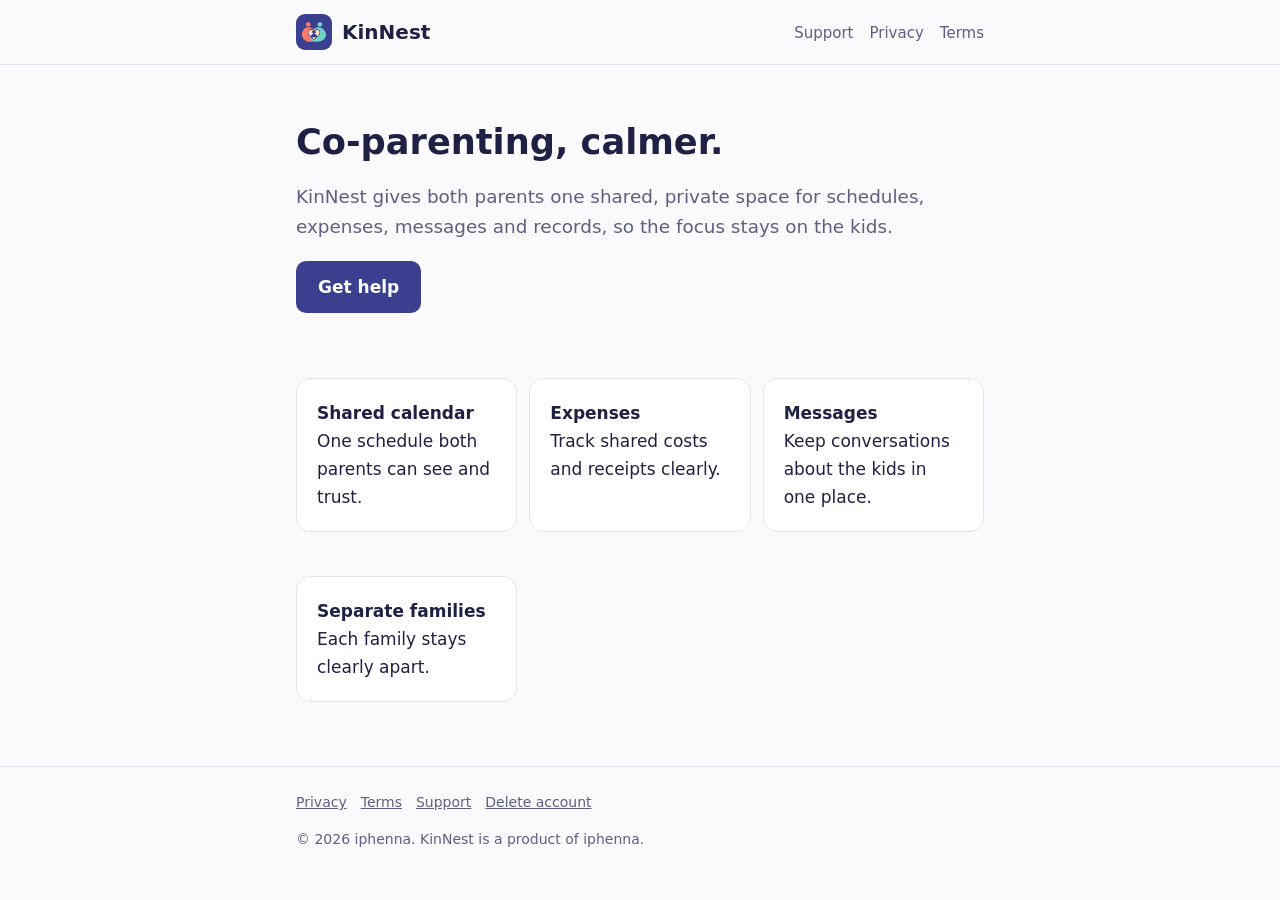
==== index.html @ fde459a4 "Add files via upload" ====
<!doctype html><html lang="en"><head><meta charset="utf-8"><meta name="viewport" content="width=device-width,initial-scale=1">
<title>KinNest | Co-parenting, together</title><meta name="description" content="KinNest helps co-parents share schedules, expenses, messages and records in one calm place."><link rel="icon" href="/assets/favicon.png"><link rel="stylesheet" href="/assets/style.css"></head><body>
<header><div class="wrap"><a class="brand" href="/"><img src="/assets/icon.png" alt="">KinNest</a><nav><a href="/support/">Support</a><a href="/privacy/">Privacy</a><a href="/terms/">Terms</a></nav></div></header><main class="wrap">
<section class="hero"><h1>Co-parenting, calmer.</h1><p class="lead">KinNest gives both parents one shared, private space for schedules, expenses, messages and records, so the focus stays on the kids.</p><p><a class="btn" href="/support/">Get help</a></p></section>
<div class="grid"><div class="card"><strong>Shared calendar</strong><br>One schedule both parents can see and trust.</div><div class="card"><strong>Expenses</strong><br>Track shared costs and receipts clearly.</div><div class="card"><strong>Messages</strong><br>Keep conversations about the kids in one place.</div><div class="card"><strong>Separate families</strong><br>Each family stays clearly apart.</div></div>
</main><footer><div class="wrap"><a href="/privacy/">Privacy</a><a href="/terms/">Terms</a><a href="/support/">Support</a><a href="/delete-account/">Delete account</a><p>&copy; 2026 iphenna. KinNest is a product of iphenna.</p></div></footer></body></html>
---- assets/style.css ----
:root{--ink:#1f2144;--indigo:#3B3F8F;--coral:#F2736B;--teal:#3FB8A8;--bg:#faf9fc;--card:#fff;--muted:#5d6080;--line:#e6e5ef}
@media(prefers-color-scheme:dark){:root{--ink:#eceaf7;--bg:#14152b;--card:#1c1e3a;--muted:#a9abc9;--line:#2c2f55;--indigo:#9aa0ff}}
*{box-sizing:border-box}body{margin:0;font:17px/1.65 system-ui,-apple-system,Segoe UI,Roboto,sans-serif;color:var(--ink);background:var(--bg)}
.wrap{max-width:720px;margin:0 auto;padding:0 16px}
header{border-bottom:1px solid var(--line)}header .wrap{display:flex;align-items:center;justify-content:space-between;padding:14px 16px}
.brand{display:flex;align-items:center;gap:10px;font-weight:700;color:var(--ink);text-decoration:none;font-size:20px}
.brand img{width:36px;height:36px;border-radius:9px}
nav a{color:var(--muted);text-decoration:none;margin-left:16px;font-size:15px}nav a:hover{color:var(--indigo)}
.hero{padding:56px 0 32px}h1{font-size:2.2rem;line-height:1.2;margin:0 0 12px}h2{margin-top:2rem}
.lead{color:var(--muted);font-size:1.15rem}
.card{background:var(--card);border:1px solid var(--line);border-radius:14px;padding:20px;margin:16px 0}
.grid{display:grid;gap:12px;grid-template-columns:repeat(auto-fit,minmax(200px,1fr))}
a{color:var(--indigo)}.btn{display:inline-block;background:var(--indigo);color:#fff;padding:12px 22px;border-radius:10px;text-decoration:none;font-weight:600}
@media(prefers-color-scheme:dark){.btn{color:#14152b}}
.code{font:700 2rem/1 ui-monospace,Consolas,monospace;letter-spacing:.12em;background:var(--bg);border:2px dashed var(--indigo);border-radius:12px;padding:16px;text-align:center;margin:16px 0;word-break:break-all}
footer{border-top:1px solid var(--line);margin-top:48px;padding:24px 0;color:var(--muted);font-size:14px}footer a{color:var(--muted);margin-right:14px}
.draft{background:#fff6e0;color:#5a4300;border:1px solid #f0d58a;border-radius:10px;padding:10px 14px;font-size:15px}
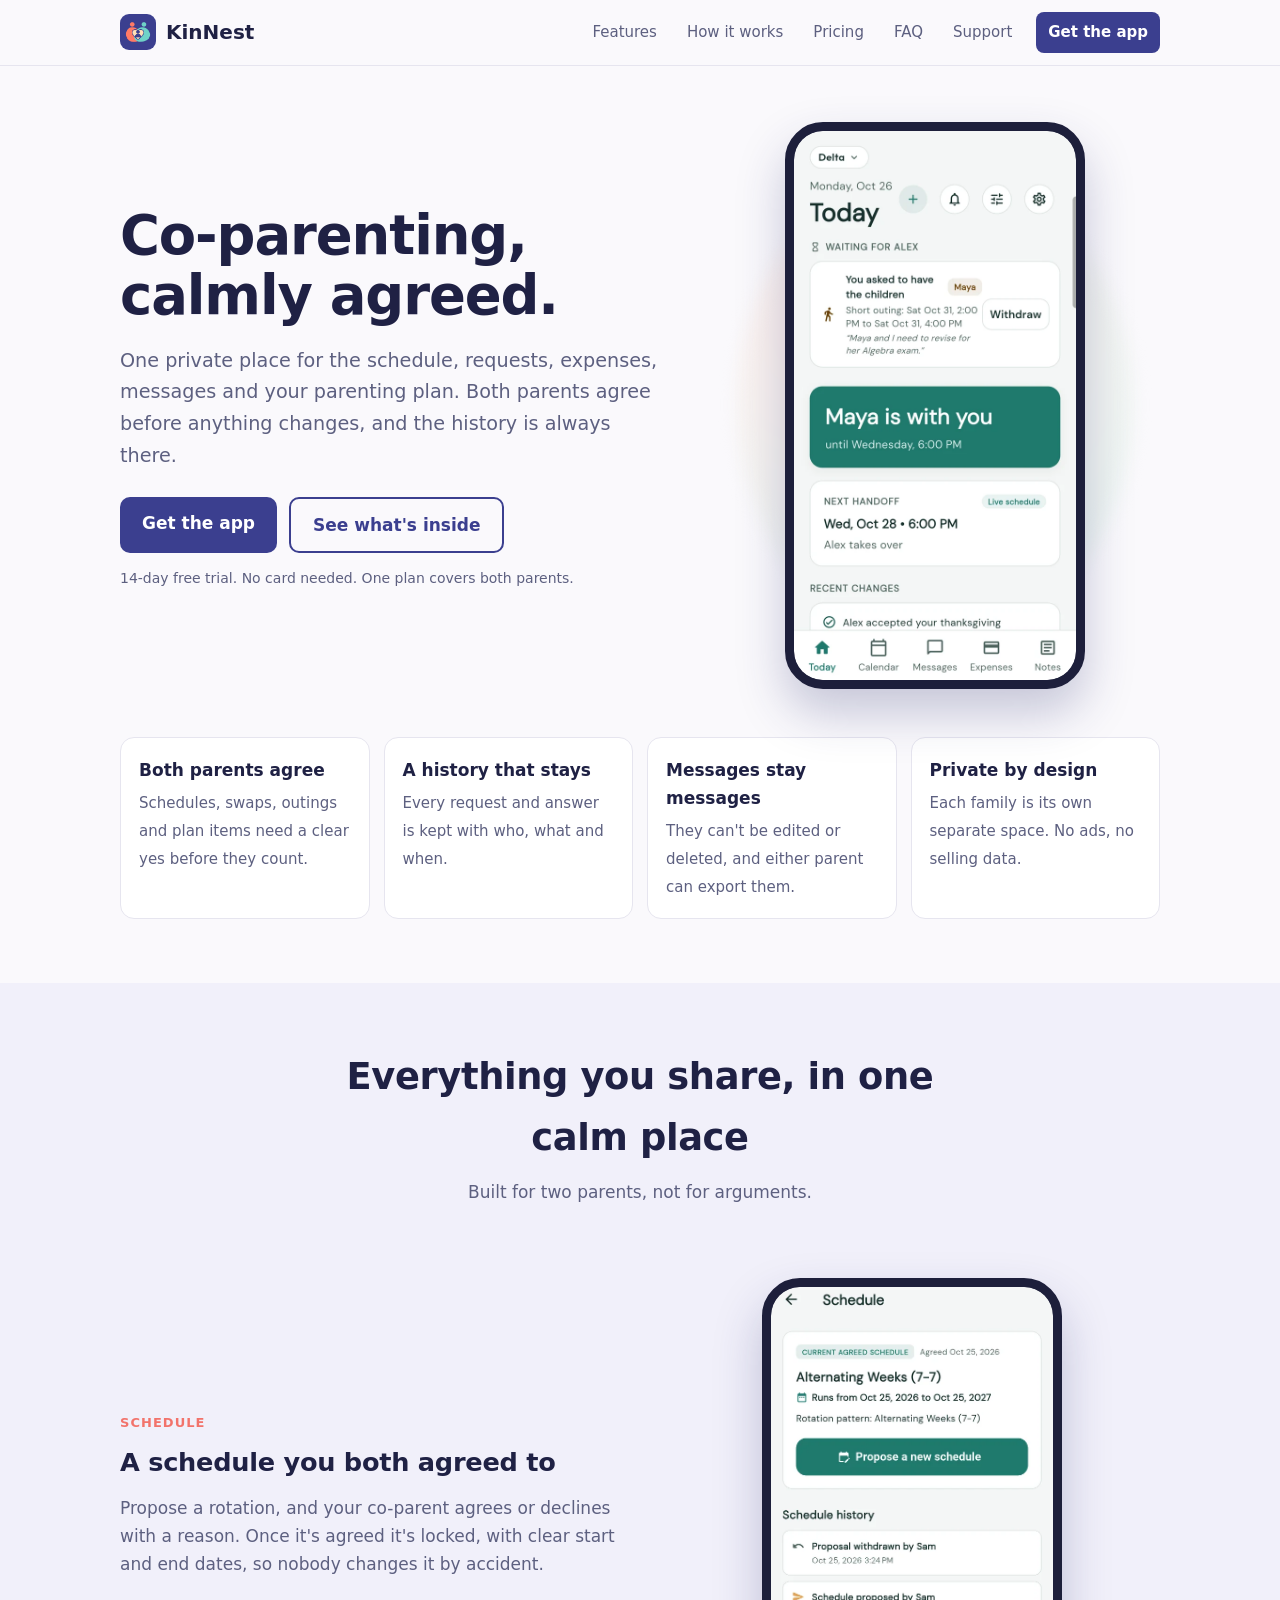
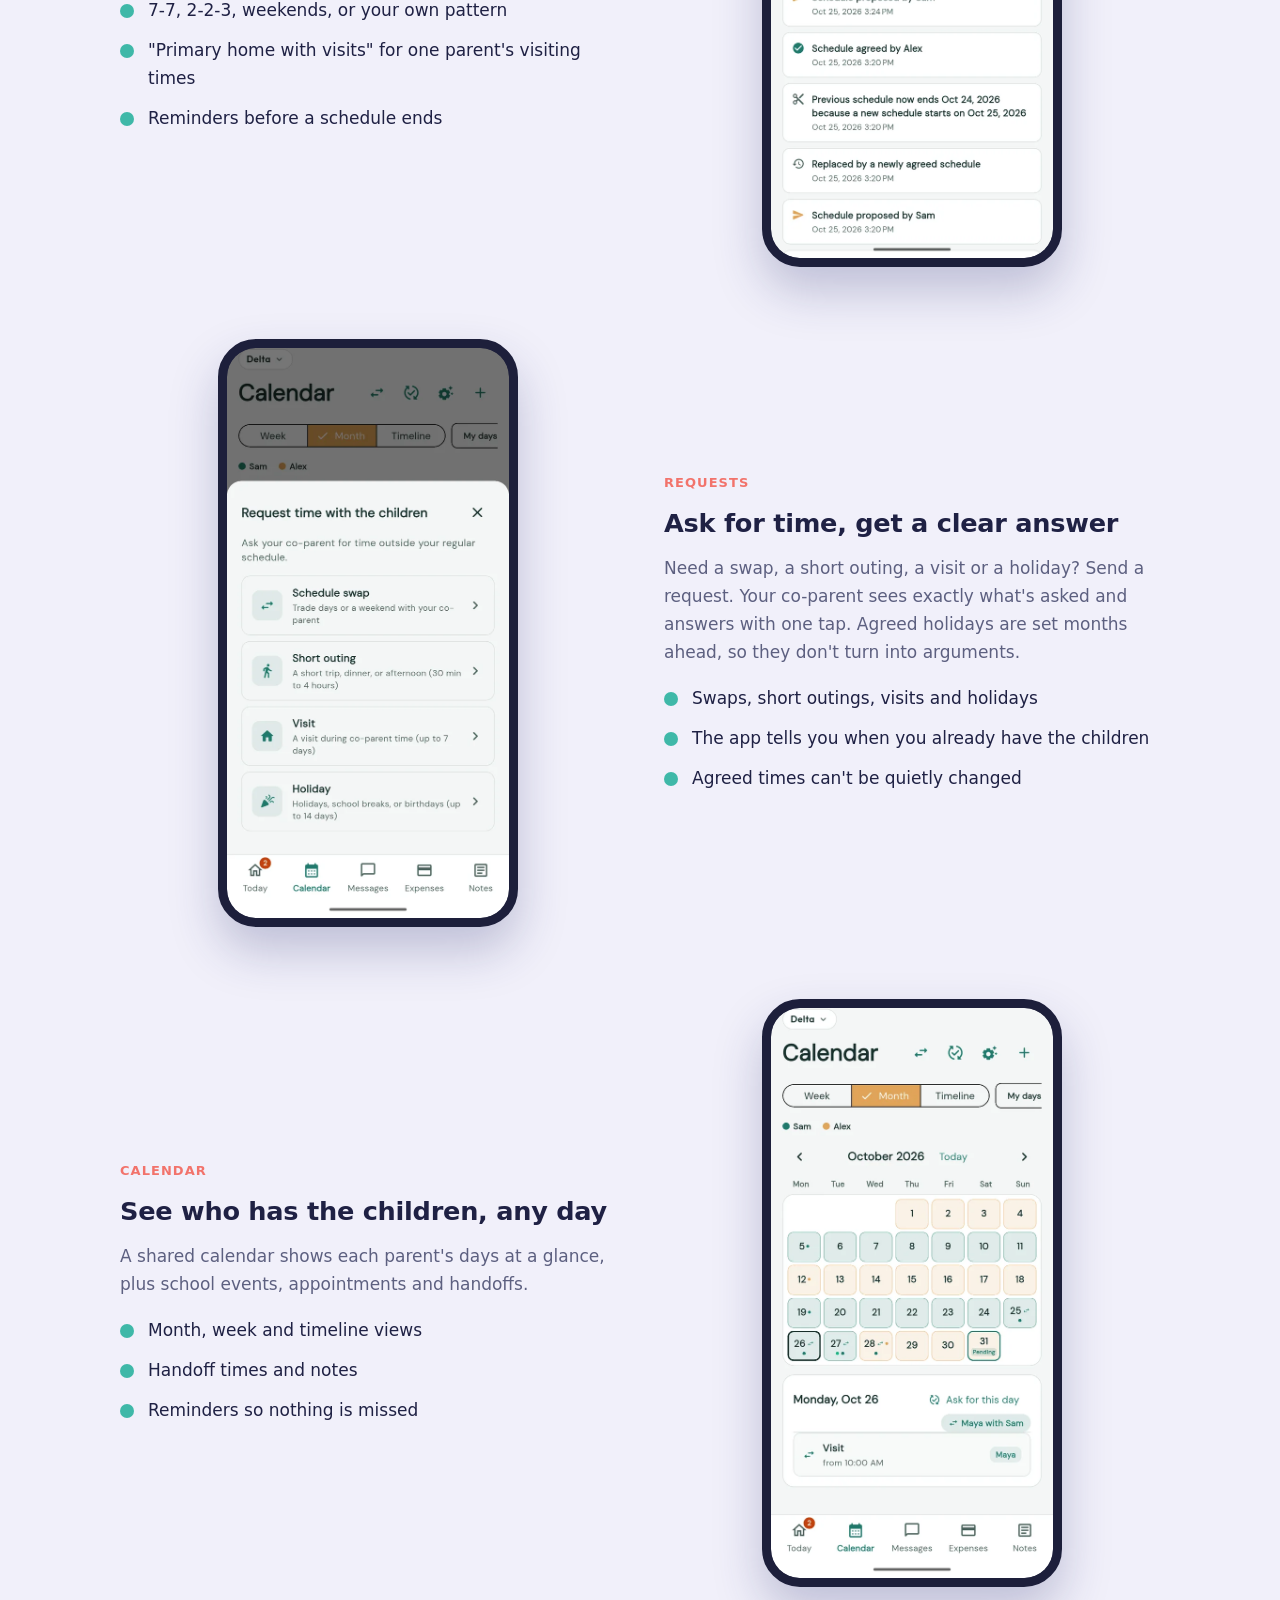
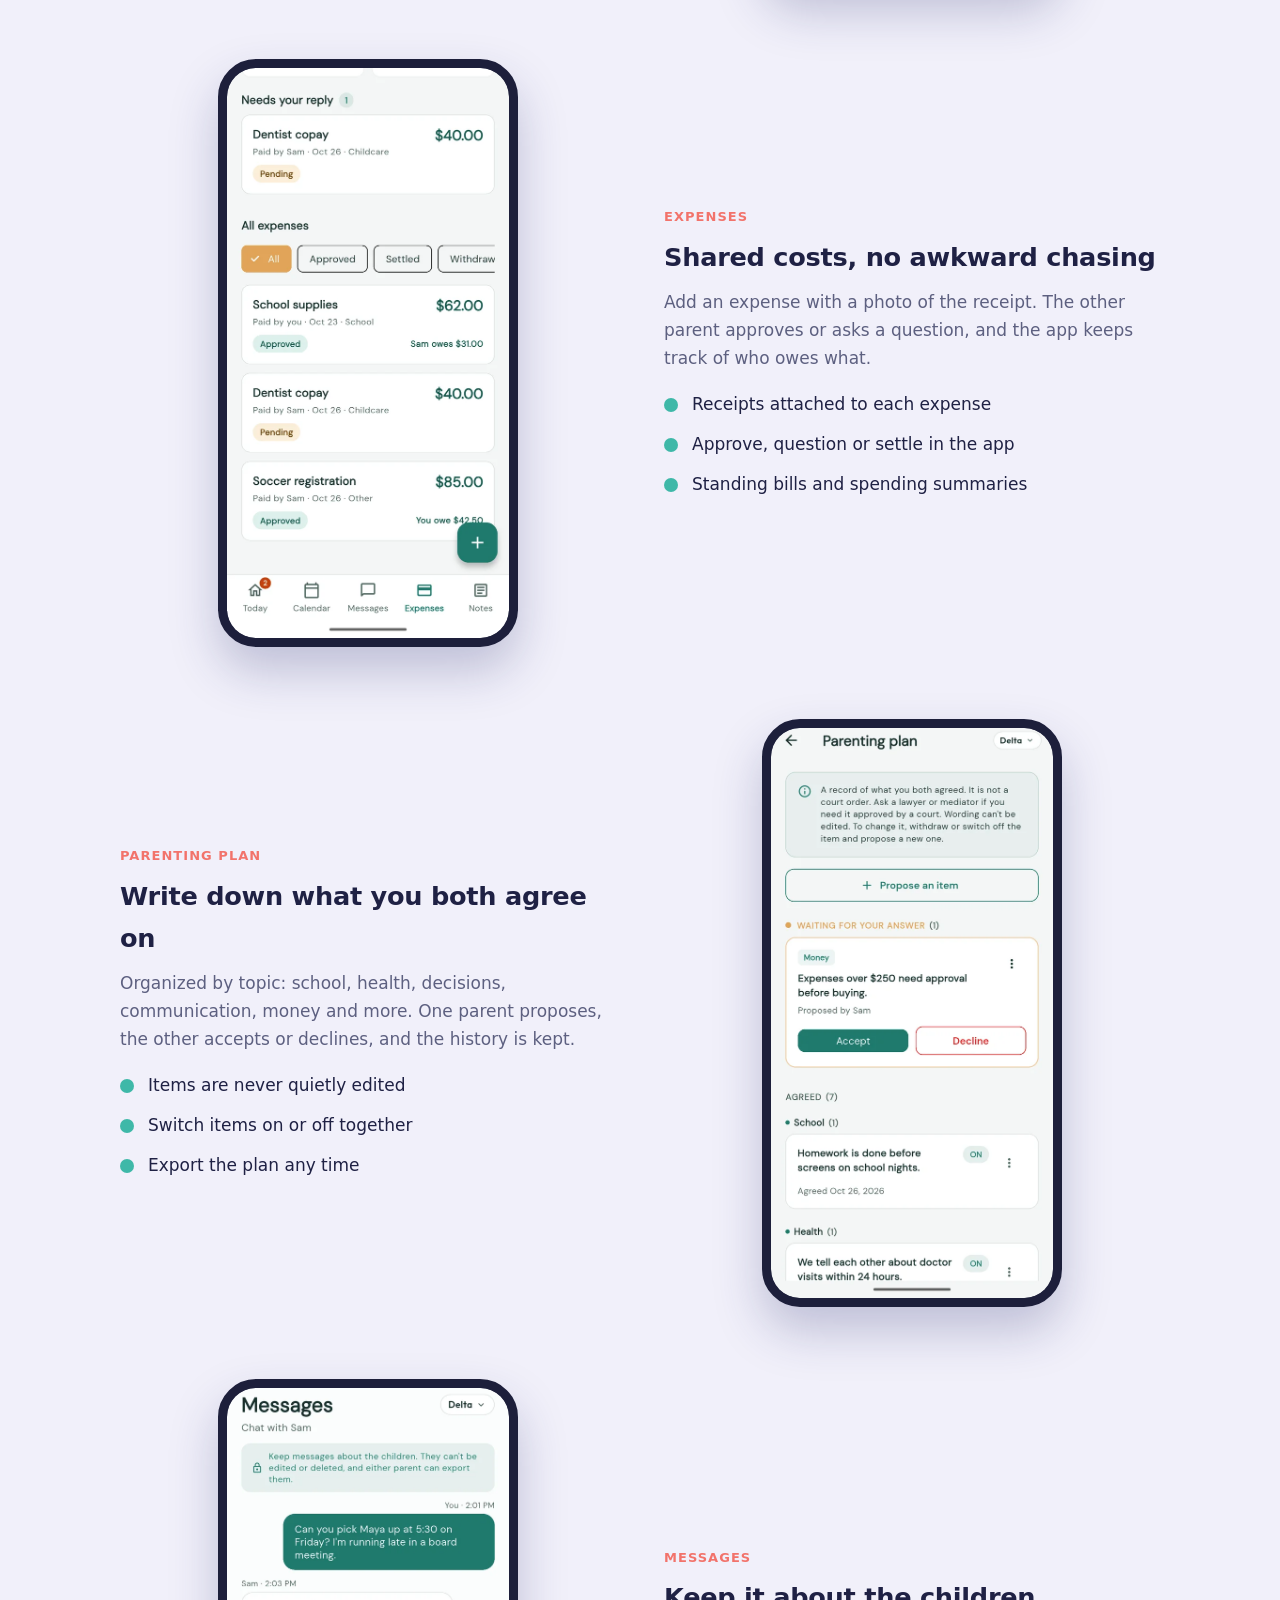
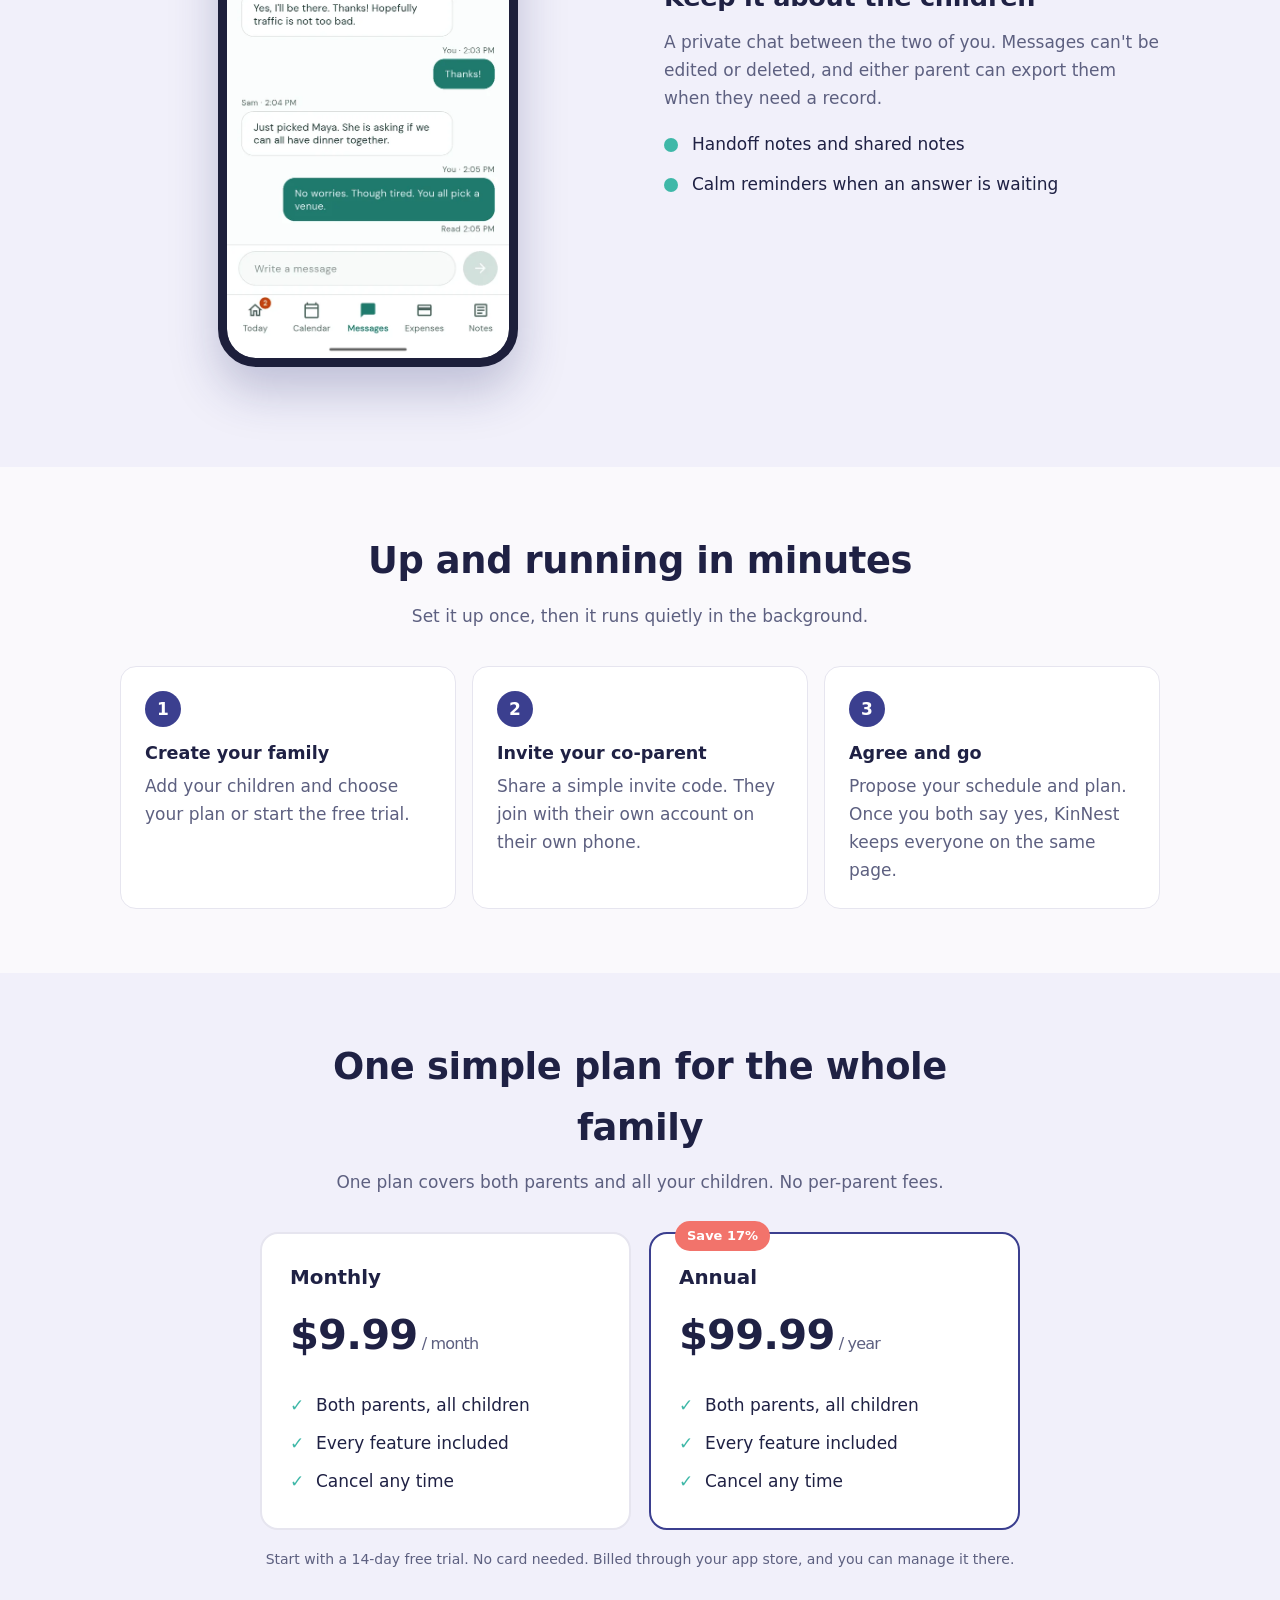
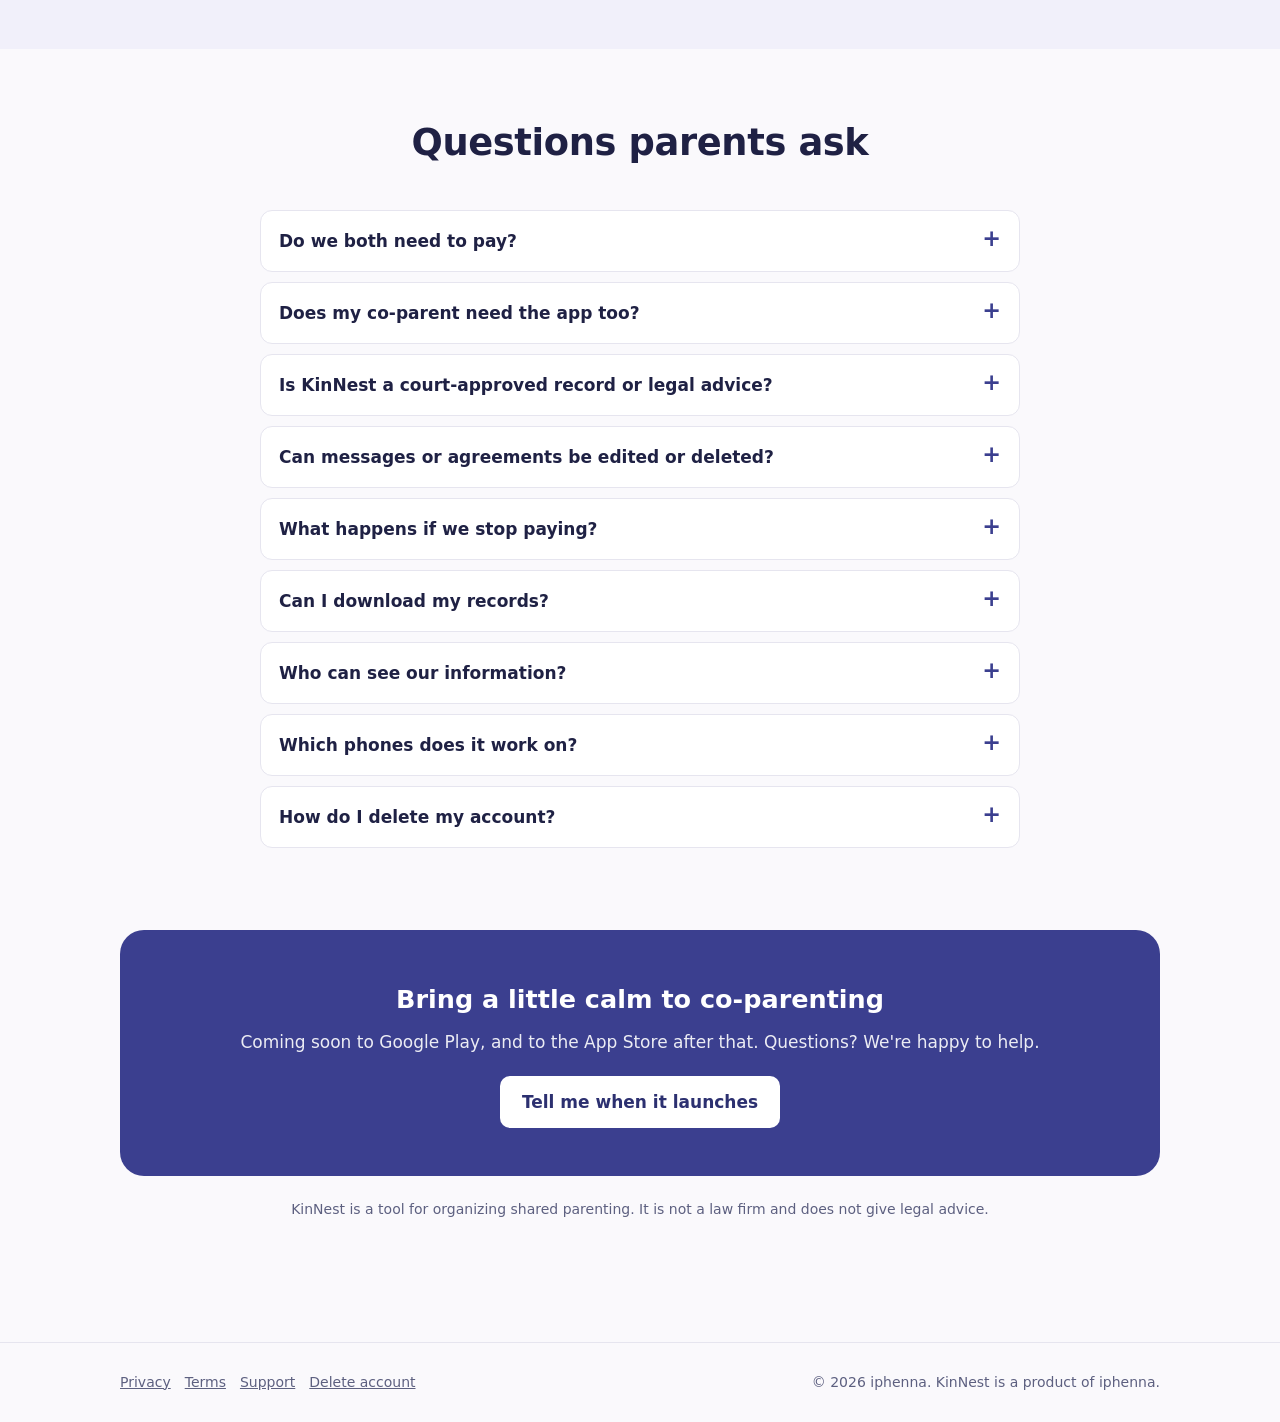
==== commit aed1a4d5: "Add files via upload" ====
--- a/index.html
+++ b/index.html
@@ -1,6 +1,86 @@
 <!doctype html><html lang="en"><head><meta charset="utf-8"><meta name="viewport" content="width=device-width,initial-scale=1">
-<title>KinNest | Co-parenting, together</title><meta name="description" content="KinNest helps co-parents share schedules, expenses, messages and records in one calm place."><link rel="icon" href="/assets/favicon.png"><link rel="stylesheet" href="/assets/style.css"></head><body>
-<header><div class="wrap"><a class="brand" href="/"><img src="/assets/icon.png" alt="">KinNest</a><nav><a href="/support/">Support</a><a href="/privacy/">Privacy</a><a href="/terms/">Terms</a></nav></div></header><main class="wrap">
-<section class="hero"><h1>Co-parenting, calmer.</h1><p class="lead">KinNest gives both parents one shared, private space for schedules, expenses, messages and records, so the focus stays on the kids.</p><p><a class="btn" href="/support/">Get help</a></p></section>
-<div class="grid"><div class="card"><strong>Shared calendar</strong><br>One schedule both parents can see and trust.</div><div class="card"><strong>Expenses</strong><br>Track shared costs and receipts clearly.</div><div class="card"><strong>Messages</strong><br>Keep conversations about the kids in one place.</div><div class="card"><strong>Separate families</strong><br>Each family stays clearly apart.</div></div>
-</main><footer><div class="wrap"><a href="/privacy/">Privacy</a><a href="/terms/">Terms</a><a href="/support/">Support</a><a href="/delete-account/">Delete account</a><p>&copy; 2026 iphenna. KinNest is a product of iphenna.</p></div></footer></body></html>
+<title>KinNest | Co-parenting, calmly agreed</title>
+<meta name="description" content="KinNest gives co-parents one private place for the schedule, requests, expenses, messages and the parenting plan, with both parents agreeing before anything changes.">
+<meta property="og:title" content="KinNest | Co-parenting, calmly agreed"><meta property="og:description" content="One private place for schedules, requests, expenses, messages and agreements between co-parents.">
+<meta property="og:image" content="https://kinnest.iphenna.com/assets/icon-512.png"><meta property="og:type" content="website">
+<link rel="icon" href="/assets/favicon.png"><link rel="stylesheet" href="/assets/style.css"><link rel="stylesheet" href="/assets/home.css"></head><body>
+<header class="topbar"><div class="w"><a class="brand" href="/"><img src="/assets/icon.png" alt="">KinNest</a>
+<nav aria-label="Main"><a href="#features">Features</a><a href="#how">How it works</a><a href="#pricing">Pricing</a><a href="#faq">FAQ</a><a href="/support/">Support</a><a class="cta" href="#get">Get the app</a></nav></div></header>
+<main>
+<section class="hero2"><div class="w"><div>
+<h1>Co-parenting, calmly agreed.</h1>
+<p class="lead">One private place for the schedule, requests, expenses, messages and your parenting plan. Both parents agree before anything changes, and the history is always there.</p>
+<div class="hero-actions"><a class="btn" href="#get">Get the app</a><a class="btn alt" href="#features">See what's inside</a></div>
+<p class="note">14-day free trial. No card needed. One plan covers both parents.</p></div>
+<div class="phone-wrap"><div class="phone"><img src="/assets/shots/today-phone.webp" width="600" height="1170" alt="KinNest Today screen showing who has the children, requests waiting for an answer and the next handoff"></div></div></div></section>
+
+<section class="band" style="padding-top:8px"><div class="w"><div class="trust">
+<div><b>Both parents agree</b><span>Schedules, swaps, outings and plan items need a clear yes before they count.</span></div>
+<div><b>A history that stays</b><span>Every request and answer is kept with who, what and when.</span></div>
+<div><b>Messages stay messages</b><span>They can't be edited or deleted, and either parent can export them.</span></div>
+<div><b>Private by design</b><span>Each family is its own separate space. No ads, no selling data.</span></div>
+</div></div></section>
+
+<section class="band soft" id="features"><div class="w">
+<div class="sec-title"><h2>Everything you share, in one calm place</h2><p>Built for two parents, not for arguments.</p></div>
+
+<div class="feature"><div class="copy"><span class="kicker">Schedule</span><h3>A schedule you both agreed to</h3>
+<p>Propose a rotation, and your co-parent agrees or declines with a reason. Once it's agreed it's locked, with clear start and end dates, so nobody changes it by accident.</p>
+<ul><li>7-7, 2-2-3, weekends, or your own pattern</li><li>"Primary home with visits" for one parent's visiting times</li><li>Reminders before a schedule ends</li></ul></div>
+<div class="phone-wrap"><div class="phone"><img loading="lazy" src="/assets/shots/schedule.webp" width="600" height="1213" alt="KinNest schedule screen with the current agreed schedule and history"></div></div></div>
+
+<div class="feature rev"><div class="copy"><span class="kicker">Requests</span><h3>Ask for time, get a clear answer</h3>
+<p>Need a swap, a short outing, a visit or a holiday? Send a request. Your co-parent sees exactly what's asked and answers with one tap. Agreed holidays are set months ahead, so they don't turn into arguments.</p>
+<ul><li>Swaps, short outings, visits and holidays</li><li>The app tells you when you already have the children</li><li>Agreed times can't be quietly changed</li></ul></div>
+<div class="phone-wrap"><div class="phone"><img loading="lazy" src="/assets/shots/request.webp" width="600" height="1213" alt="KinNest request sheet with schedule swap, short outing, visit and holiday"></div></div></div>
+
+<div class="feature"><div class="copy"><span class="kicker">Calendar</span><h3>See who has the children, any day</h3>
+<p>A shared calendar shows each parent's days at a glance, plus school events, appointments and handoffs.</p>
+<ul><li>Month, week and timeline views</li><li>Handoff times and notes</li><li>Reminders so nothing is missed</li></ul></div>
+<div class="phone-wrap"><div class="phone"><img loading="lazy" src="/assets/shots/calendar.webp" width="600" height="1213" alt="KinNest month calendar showing each parent's days"></div></div></div>
+
+<div class="feature rev"><div class="copy"><span class="kicker">Expenses</span><h3>Shared costs, no awkward chasing</h3>
+<p>Add an expense with a photo of the receipt. The other parent approves or asks a question, and the app keeps track of who owes what.</p>
+<ul><li>Receipts attached to each expense</li><li>Approve, question or settle in the app</li><li>Standing bills and spending summaries</li></ul></div>
+<div class="phone-wrap"><div class="phone"><img loading="lazy" src="/assets/shots/expenses.webp" width="600" height="1213" alt="KinNest expenses list with approved and pending items"></div></div></div>
+
+<div class="feature"><div class="copy"><span class="kicker">Parenting plan</span><h3>Write down what you both agree on</h3>
+<p>Organized by topic: school, health, decisions, communication, money and more. One parent proposes, the other accepts or declines, and the history is kept.</p>
+<ul><li>Items are never quietly edited</li><li>Switch items on or off together</li><li>Export the plan any time</li></ul></div>
+<div class="phone-wrap"><div class="phone"><img loading="lazy" src="/assets/shots/plan.webp" width="600" height="1213" alt="KinNest parenting plan with agreed items by topic"></div></div></div>
+
+<div class="feature rev"><div class="copy"><span class="kicker">Messages</span><h3>Keep it about the children</h3>
+<p>A private chat between the two of you. Messages can't be edited or deleted, and either parent can export them when they need a record.</p>
+<ul><li>Handoff notes and shared notes</li><li>Calm reminders when an answer is waiting</li></ul></div>
+<div class="phone-wrap"><div class="phone"><img loading="lazy" src="/assets/shots/messages.webp" width="600" height="1213" alt="KinNest messages between two parents"></div></div></div>
+</div></section>
+
+<section class="band" id="how"><div class="w"><div class="sec-title"><h2>Up and running in minutes</h2><p>Set it up once, then it runs quietly in the background.</p></div>
+<div class="steps"><div><b>Create your family</b><span>Add your children and choose your plan or start the free trial.</span></div>
+<div><b>Invite your co-parent</b><span>Share a simple invite code. They join with their own account on their own phone.</span></div>
+<div><b>Agree and go</b><span>Propose your schedule and plan. Once you both say yes, KinNest keeps everyone on the same page.</span></div></div></div></section>
+
+<section class="band soft" id="pricing"><div class="w"><div class="sec-title"><h2>One simple plan for the whole family</h2><p>One plan covers both parents and all your children. No per-parent fees.</p></div>
+<div class="plans">
+<div class="plan"><h3>Monthly</h3><div class="price">$9.99<small> / month</small></div><ul><li>Both parents, all children</li><li>Every feature included</li><li>Cancel any time</li></ul></div>
+<div class="plan best"><span class="tag">Save 17%</span><h3>Annual</h3><div class="price">$99.99<small> / year</small></div><ul><li>Both parents, all children</li><li>Every feature included</li><li>Cancel any time</li></ul></div></div>
+<p class="fine">Start with a 14-day free trial. No card needed. Billed through your app store, and you can manage it there.</p></div></section>
+
+<section class="band" id="faq"><div class="w"><div class="sec-title"><h2>Questions parents ask</h2></div><div class="faq">
+<details><summary>Do we both need to pay?</summary><p>No. One plan per family covers both parents and all the children.</p></details>
+<details><summary>Does my co-parent need the app too?</summary><p>Yes. Each parent uses their own account on their own phone. You invite them with a simple code. Most features, such as agreeing to a schedule, need both of you.</p></details>
+<details><summary>Is KinNest a court-approved record or legal advice?</summary><p>No. KinNest keeps a clear record of what you both agreed, with dates and history. It isn't a court order and it isn't legal advice. If you need an agreement approved by a court, ask a lawyer or mediator.</p></details>
+<details><summary>Can messages or agreements be edited or deleted?</summary><p>Messages can't be edited or deleted. Agreed schedules, plan items and agreed times can't be changed quietly either. To change something, you send a new proposal and your co-parent agrees to it.</p></details>
+<details><summary>What happens if we stop paying?</summary><p>Your family's records stay readable and can be exported. We send reminders well before anything is removed, and records are removed only after about a year without a plan.</p></details>
+<details><summary>Can I download my records?</summary><p>Yes. Either parent can export messages, expenses, the parenting plan and more as a PDF or spreadsheet.</p></details>
+<details><summary>Who can see our information?</summary><p>Only the two parents in your family. Each family is its own separate space. Please read our <a href="/privacy/">Privacy Policy</a> for the details.</p></details>
+<details><summary>Which phones does it work on?</summary><p>Android now, and iPhone is coming soon.</p></details>
+<details><summary>How do I delete my account?</summary><p>You can delete your account in the app at any time, or follow the steps on our <a href="/delete-account/">delete account page</a>.</p></details>
+</div></div></section>
+
+<section class="band" id="get" style="padding-top:8px"><div class="w"><div class="cta-band"><h2>Bring a little calm to co-parenting</h2><p>Coming soon to Google Play, and to the App Store after that. Questions? We're happy to help.</p>
+<a class="btn" href="mailto:kinnest@iphenna.com?subject=KinNest%20launch%20news">Tell me when it launches</a></div>
+<p class="disc" style="margin-top:22px">KinNest is a tool for organizing shared parenting. It is not a law firm and does not give legal advice.</p></div></section>
+</main>
+<footer class="foot"><div class="w"><div><a href="/privacy/">Privacy</a><a href="/terms/">Terms</a><a href="/support/">Support</a><a href="/delete-account/">Delete account</a></div><div>&copy; 2026 iphenna. KinNest is a product of iphenna.</div></div></footer>
+</body></html>
--- a/assets/home.css
+++ b/assets/home.css
@@ -0,0 +1,78 @@
+/* KinNest home page. Uses the colour tokens from style.css */
+:root{--indigo-d:#2c3070;--soft:#f1f0fa;--coral-soft:#fff0ee;--teal-soft:#e8f7f4}
+@media(prefers-color-scheme:dark){:root{--soft:#1a1c38;--coral-soft:#2b1f2f;--teal-soft:#16302f}}
+html{scroll-behavior:smooth}
+.w{max-width:1080px;margin:0 auto;padding:0 20px}
+.topbar{position:sticky;top:0;z-index:20;background:color-mix(in srgb,var(--bg) 92%,transparent);backdrop-filter:blur(8px);border-bottom:1px solid var(--line)}
+.topbar .w{display:flex;align-items:center;justify-content:space-between;padding-top:12px;padding-bottom:12px}
+.topbar nav{display:flex;align-items:center;gap:6px}
+.topbar nav a{margin:0;padding:8px 12px;border-radius:8px;color:var(--muted);text-decoration:none;font-size:15px}
+.topbar nav a:hover{background:var(--soft);color:var(--indigo)}
+.topbar nav a.cta{background:var(--indigo);color:#fff;font-weight:600;margin-left:6px}
+@media(prefers-color-scheme:dark){.topbar nav a.cta{color:#14152b}}
+@media(max-width:760px){.topbar nav a:not(.cta){display:none}}
+.hero2{padding:56px 0 40px}
+.hero2 .w{display:grid;grid-template-columns:1.1fr .9fr;gap:40px;align-items:center}
+.hero2 h1{font-size:clamp(2.2rem,5vw,3.4rem);line-height:1.1;margin:0 0 16px;letter-spacing:-.02em}
+.hero2 .lead{font-size:1.2rem;max-width:34em}
+.hero-actions{display:flex;flex-wrap:wrap;gap:12px;margin:26px 0 8px}
+.btn.alt{background:transparent;color:var(--indigo);border:2px solid var(--indigo)}
+.note{color:var(--muted);font-size:14px}
+@media(max-width:860px){.hero2 .w{grid-template-columns:1fr}.hero2 .phone-wrap{order:-1}}
+.phone{width:min(300px,78vw);margin:0 auto;border:9px solid #1d1f3b;border-radius:38px;background:#1d1f3b;box-shadow:0 24px 48px rgba(44,48,112,.25);overflow:hidden}
+.phone img{display:block;width:100%;height:auto;border-radius:28px}
+.phone-wrap{display:flex;justify-content:center;position:relative}
+.phone-wrap:before{content:"";position:absolute;inset:8% 6%;border-radius:50%;background:radial-gradient(circle at 30% 30%,var(--coral-soft),var(--teal-soft));filter:blur(8px);z-index:-1}
+section.band{padding:64px 0}
+section.soft{background:var(--soft)}
+.sec-title{text-align:center;max-width:40em;margin:0 auto 36px}
+.sec-title h2{font-size:clamp(1.7rem,3.4vw,2.3rem);margin:0 0 10px;letter-spacing:-.01em}
+.sec-title p{color:var(--muted);margin:0}
+.trust{display:grid;grid-template-columns:repeat(4,1fr);gap:14px}
+@media(max-width:860px){.trust{grid-template-columns:repeat(2,1fr)}}
+.trust div{background:var(--card);border:1px solid var(--line);border-radius:14px;padding:18px}
+.trust b{display:block;margin-bottom:4px}
+.trust span{color:var(--muted);font-size:15px}
+.feature{display:grid;grid-template-columns:1fr 1fr;gap:48px;align-items:center;padding:36px 0}
+.feature.rev .copy{order:2}
+@media(max-width:860px){.feature{grid-template-columns:1fr;gap:24px}.feature.rev .copy{order:0}}
+.feature h3{font-size:1.6rem;margin:0 0 10px;letter-spacing:-.01em}
+.feature p{color:var(--muted);margin:0 0 12px}
+.feature ul{margin:0;padding:0;list-style:none}
+.feature li{padding:6px 0 6px 28px;position:relative}
+.feature li:before{content:"";position:absolute;left:0;top:14px;width:14px;height:14px;border-radius:50%;background:var(--teal)}
+.kicker{display:inline-block;font-size:13px;font-weight:700;letter-spacing:.08em;text-transform:uppercase;color:var(--coral);margin-bottom:8px}
+.steps{display:grid;grid-template-columns:repeat(3,1fr);gap:16px;counter-reset:s}
+@media(max-width:860px){.steps{grid-template-columns:1fr}}
+.steps div{background:var(--card);border:1px solid var(--line);border-radius:16px;padding:24px;position:relative}
+.steps div:before{counter-increment:s;content:counter(s);display:grid;place-items:center;width:36px;height:36px;border-radius:50%;background:var(--indigo);color:#fff;font-weight:700;margin-bottom:12px}
+@media(prefers-color-scheme:dark){.steps div:before{color:#14152b}}
+.steps b{display:block;font-size:1.1rem;margin-bottom:4px}
+.steps span{color:var(--muted)}
+.plans{display:grid;grid-template-columns:repeat(2,1fr);gap:18px;max-width:760px;margin:0 auto}
+@media(max-width:640px){.plans{grid-template-columns:1fr}}
+.plan{background:var(--card);border:2px solid var(--line);border-radius:18px;padding:28px;position:relative}
+.plan.best{border-color:var(--indigo)}
+.plan .tag{position:absolute;top:-13px;left:24px;background:var(--coral);color:#fff;font-size:13px;font-weight:700;border-radius:99px;padding:4px 12px}
+.plan h3{margin:0 0 6px}
+.price{font-size:2.6rem;font-weight:800;letter-spacing:-.02em}
+.price small{font-size:1rem;font-weight:500;color:var(--muted)}
+.plan ul{list-style:none;padding:0;margin:16px 0 0}
+.plan li{padding:5px 0 5px 26px;position:relative}
+.plan li:before{content:"\2713";position:absolute;left:0;color:var(--teal);font-weight:700}
+.fine{text-align:center;color:var(--muted);font-size:14px;margin-top:18px}
+.faq{max-width:760px;margin:0 auto}
+details{background:var(--card);border:1px solid var(--line);border-radius:12px;padding:0 18px;margin:10px 0}
+summary{cursor:pointer;font-weight:600;padding:16px 0;list-style:none;display:flex;justify-content:space-between;gap:12px}
+summary::-webkit-details-marker{display:none}
+summary:after{content:"+";font-size:1.4rem;line-height:1;color:var(--indigo)}
+details[open] summary:after{content:"\2212"}
+details p{margin:0 0 16px;color:var(--muted)}
+.cta-band{background:var(--indigo);color:#fff;text-align:center;border-radius:24px;padding:48px 24px}
+@media(prefers-color-scheme:dark){.cta-band{background:#2a2e66}}
+.cta-band h2{margin:0 0 8px;color:#fff}.cta-band p{margin:0 0 20px;opacity:.9}
+.cta-band .btn{background:#fff;color:var(--indigo-d)}
+.foot{border-top:1px solid var(--line);margin-top:56px;padding:28px 0;color:var(--muted);font-size:14px}
+.foot .w{display:flex;flex-wrap:wrap;gap:8px 18px;align-items:center;justify-content:space-between}
+.foot a{color:var(--muted);margin-right:14px}
+.disc{max-width:760px;margin:0 auto;color:var(--muted);font-size:14px;text-align:center}
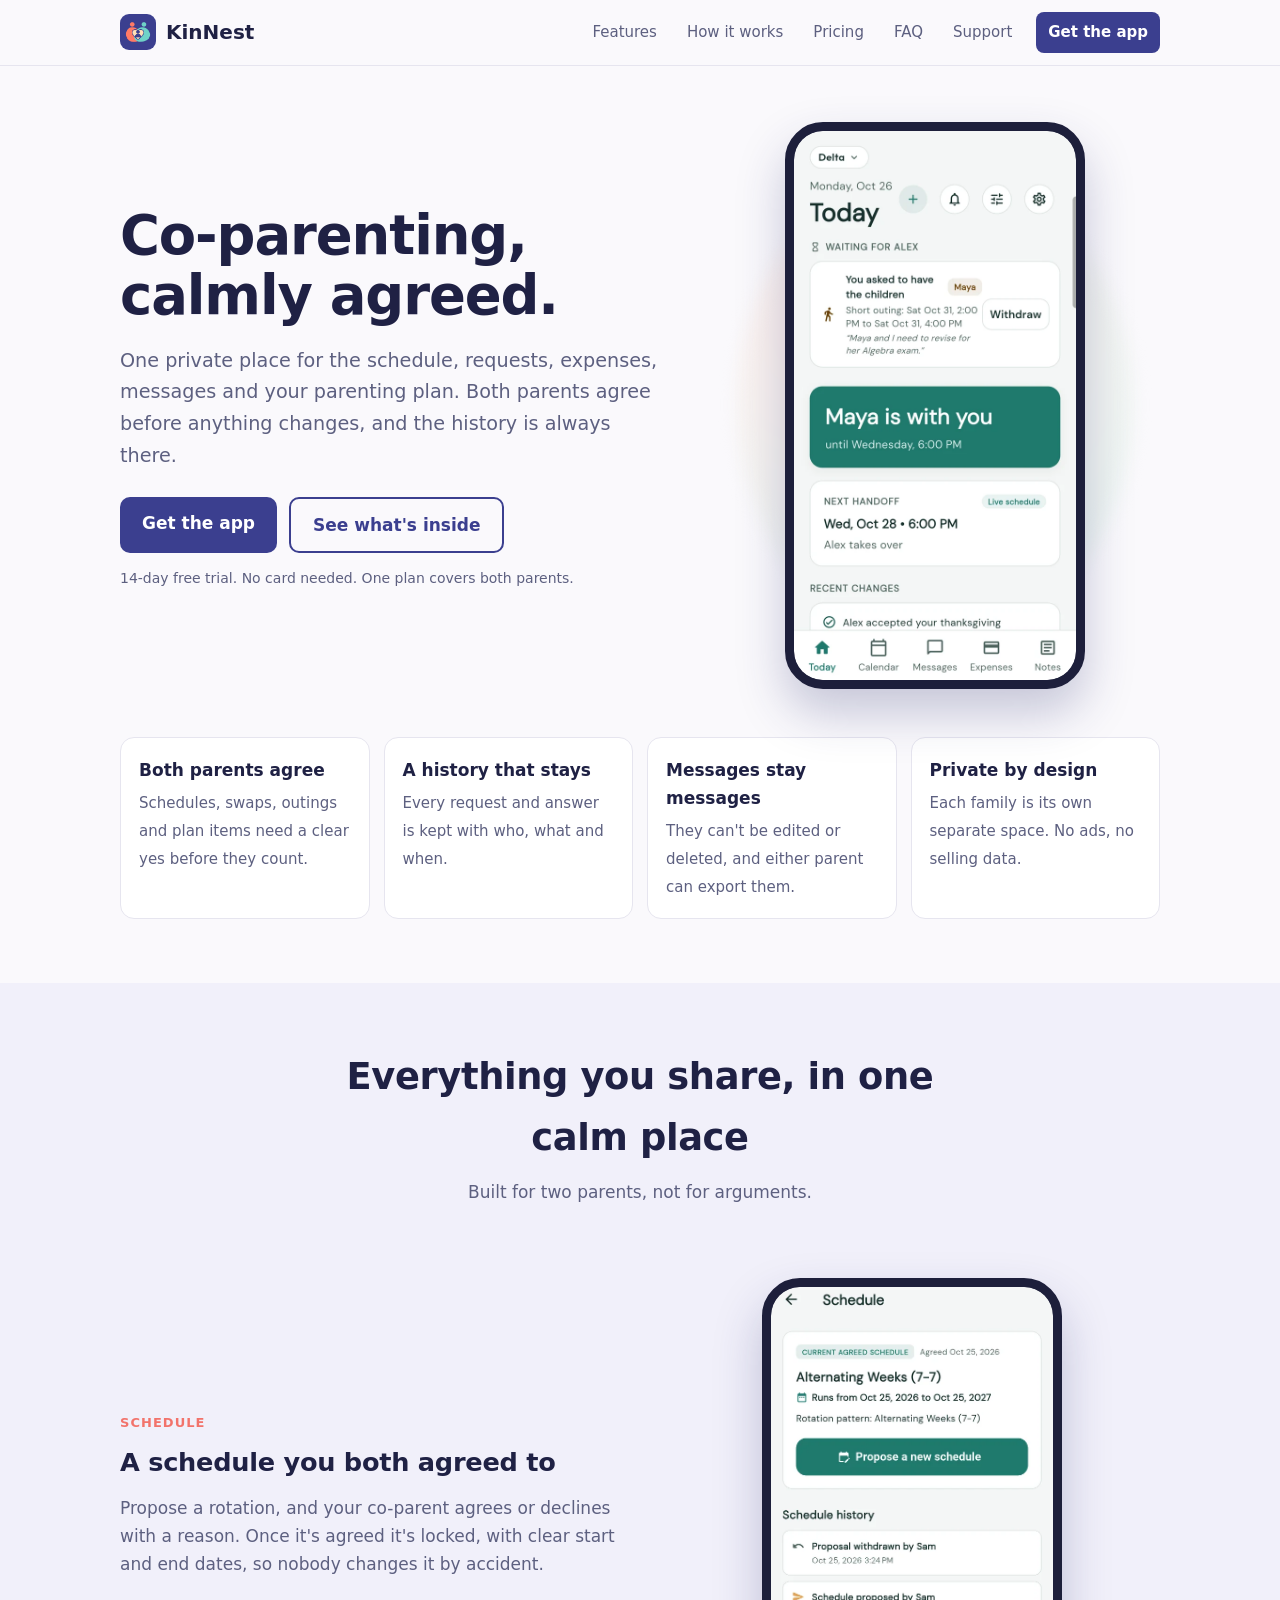
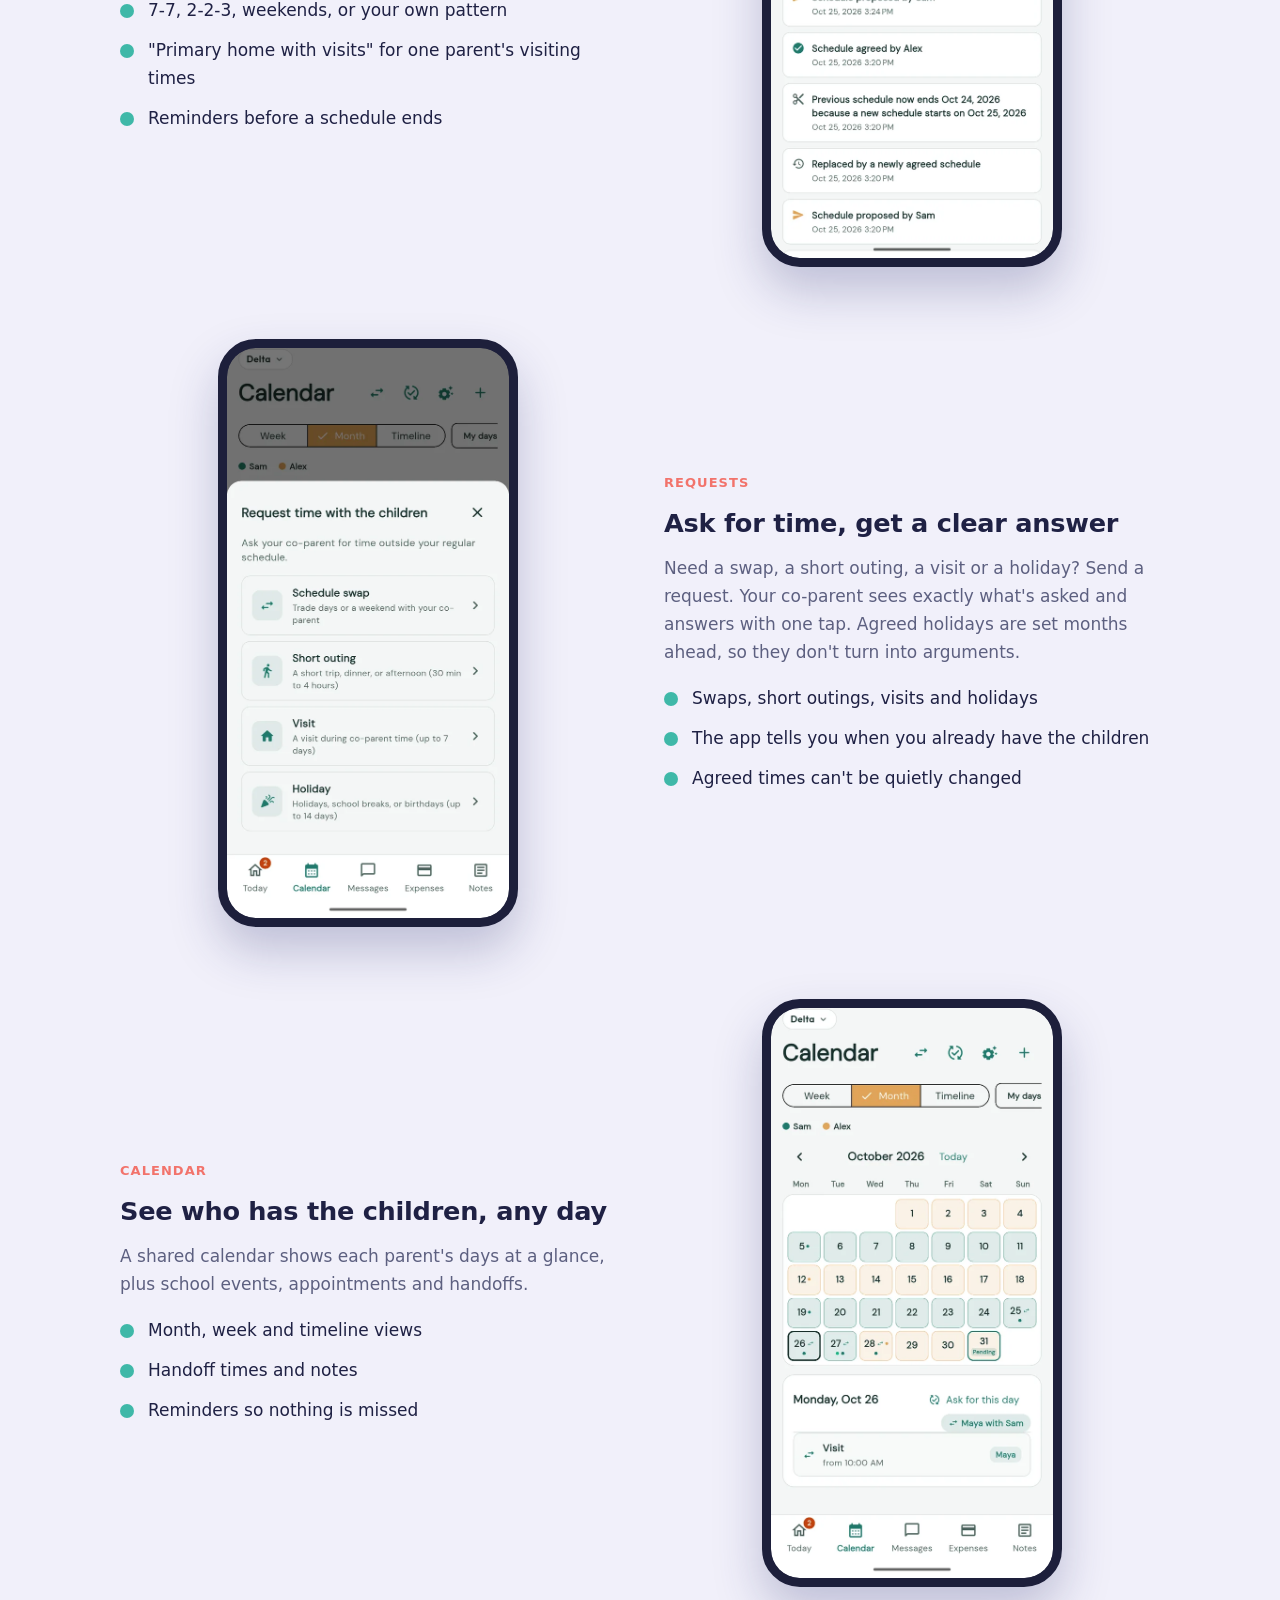
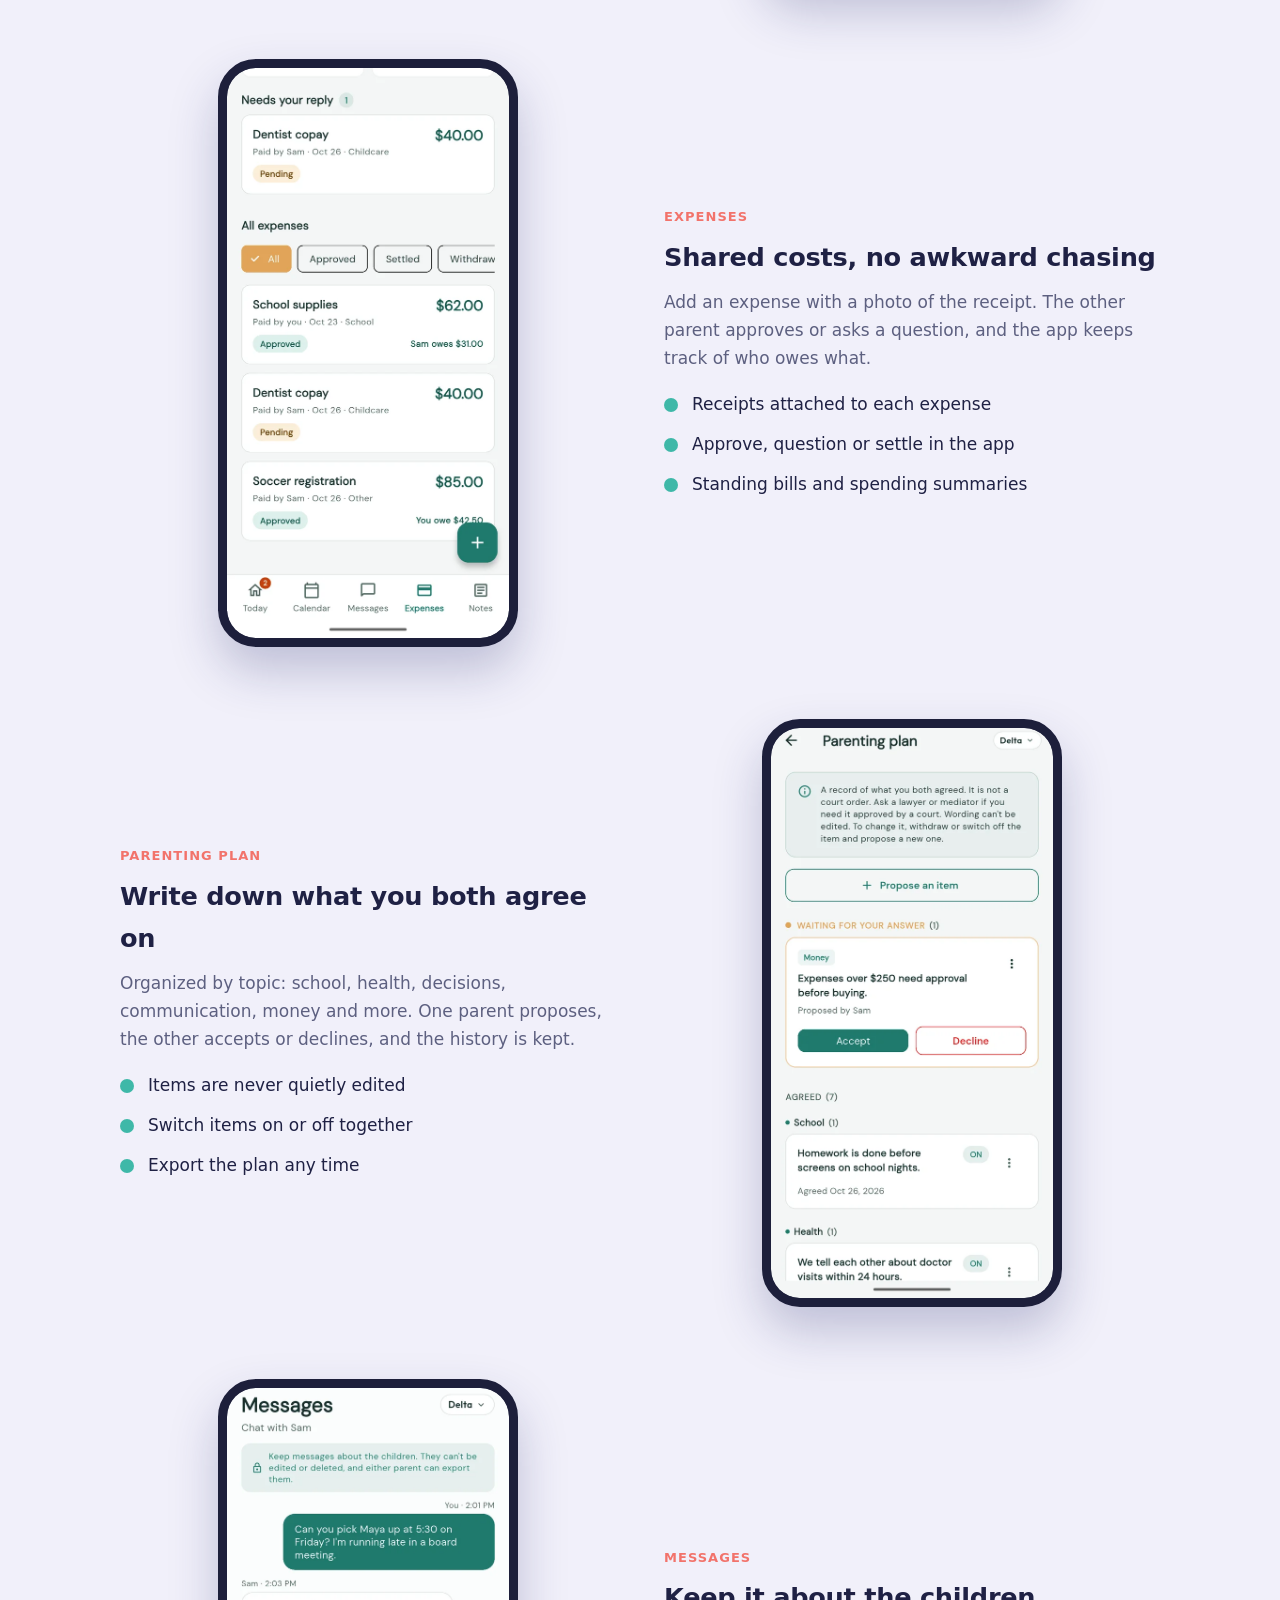
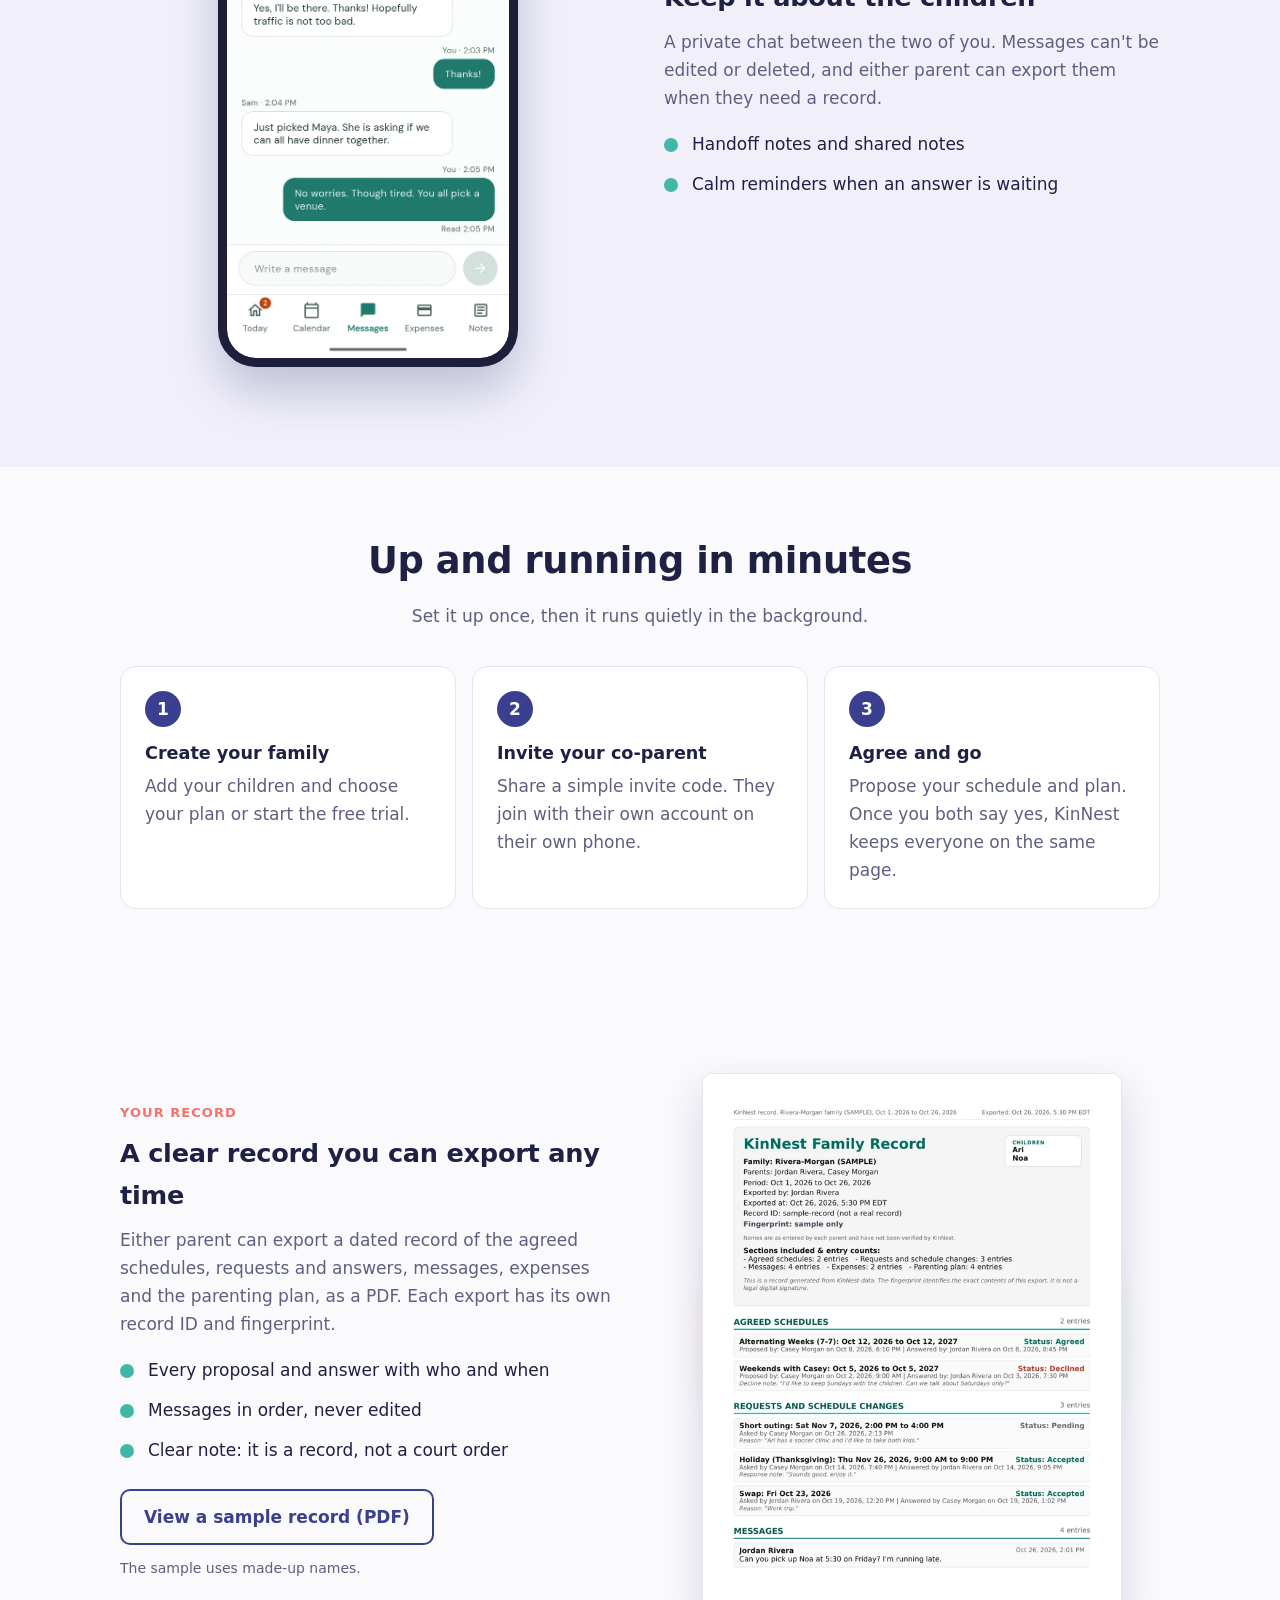
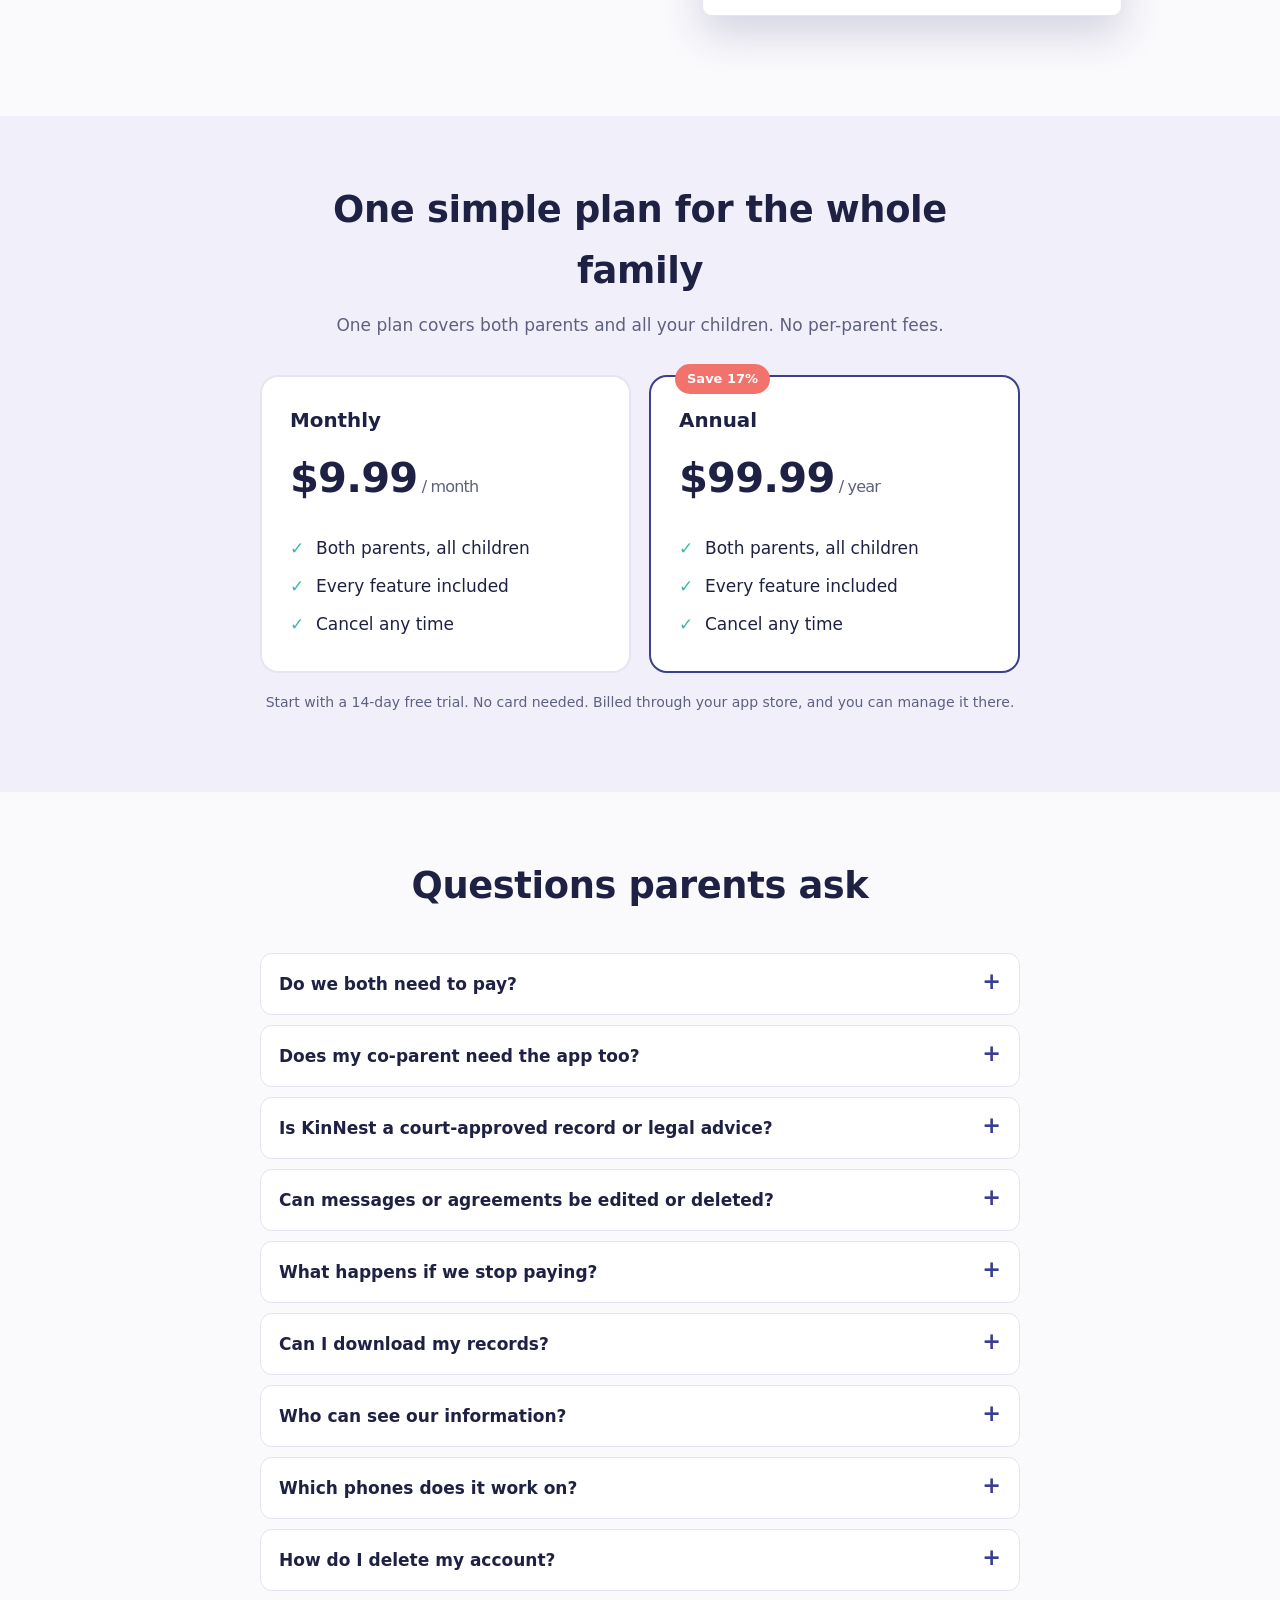
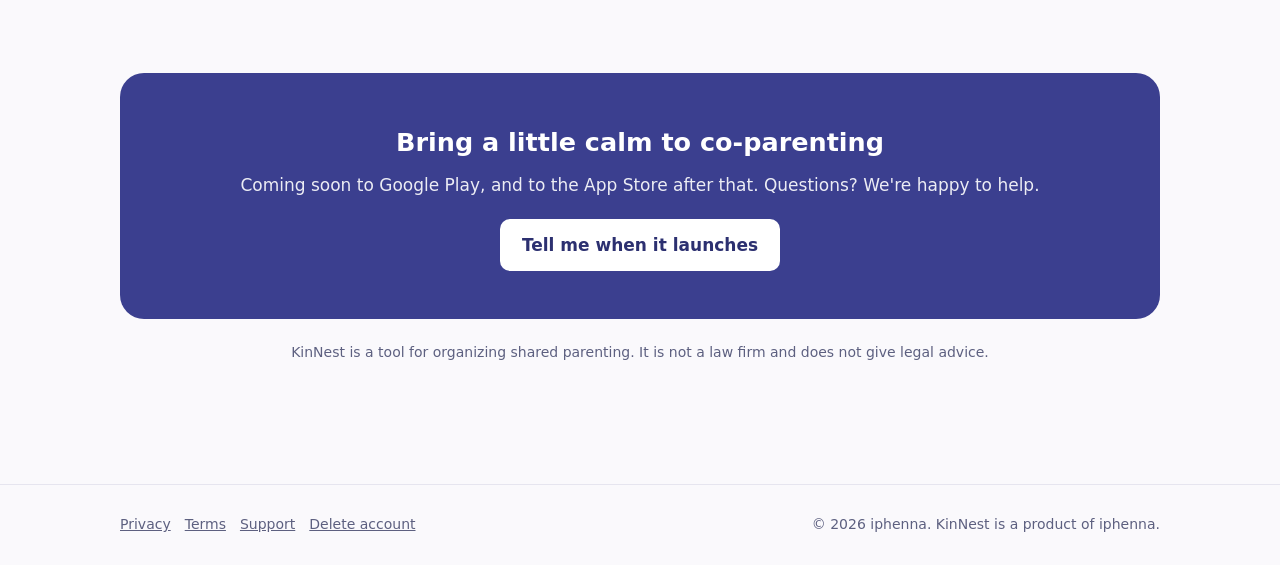
==== commit 54afbce0: "Add files via upload" ====
--- a/index.html
+++ b/index.html
@@ -60,6 +60,12 @@
 <div><b>Invite your co-parent</b><span>Share a simple invite code. They join with their own account on their own phone.</span></div>
 <div><b>Agree and go</b><span>Propose your schedule and plan. Once you both say yes, KinNest keeps everyone on the same page.</span></div></div></div></section>
 
+<section class="band" id="record"><div class="w"><div class="feature"><div class="copy"><span class="kicker">Your record</span><h3>A clear record you can export any time</h3>
+<p>Either parent can export a dated record of the agreed schedules, requests and answers, messages, expenses and the parenting plan, as a PDF. Each export has its own record ID and fingerprint.</p>
+<ul><li>Every proposal and answer with who and when</li><li>Messages in order, never edited</li><li>Clear note: it is a record, not a court order</li></ul>
+<p style="margin-top:18px"><a class="btn alt" href="/assets/KinNest-sample-record.pdf">View a sample record (PDF)</a></p><p class="note">The sample uses made-up names.</p></div>
+<div class="phone-wrap"><img loading="lazy" src="/assets/shots/sample-record.webp" width="680" height="880" alt="Page one of a sample KinNest family record PDF" style="width:min(420px,88vw);height:auto;border-radius:10px;border:1px solid var(--line);box-shadow:0 18px 40px rgba(44,48,112,.18)"></div></div></div></section>
+
 <section class="band soft" id="pricing"><div class="w"><div class="sec-title"><h2>One simple plan for the whole family</h2><p>One plan covers both parents and all your children. No per-parent fees.</p></div>
 <div class="plans">
 <div class="plan"><h3>Monthly</h3><div class="price">$9.99<small> / month</small></div><ul><li>Both parents, all children</li><li>Every feature included</li><li>Cancel any time</li></ul></div>
@@ -72,7 +78,7 @@
 <details><summary>Is KinNest a court-approved record or legal advice?</summary><p>No. KinNest keeps a clear record of what you both agreed, with dates and history. It isn't a court order and it isn't legal advice. If you need an agreement approved by a court, ask a lawyer or mediator.</p></details>
 <details><summary>Can messages or agreements be edited or deleted?</summary><p>Messages can't be edited or deleted. Agreed schedules, plan items and agreed times can't be changed quietly either. To change something, you send a new proposal and your co-parent agrees to it.</p></details>
 <details><summary>What happens if we stop paying?</summary><p>Your family's records stay readable and can be exported. We send reminders well before anything is removed, and records are removed only after about a year without a plan.</p></details>
-<details><summary>Can I download my records?</summary><p>Yes. Either parent can export messages, expenses, the parenting plan and more as a PDF or spreadsheet.</p></details>
+<details><summary>Can I download my records?</summary><p>Yes. Yes. Either parent can export a dated record of schedules, requests, messages, expenses and the parenting plan as a PDF. See the sample on this page.</p></details>
 <details><summary>Who can see our information?</summary><p>Only the two parents in your family. Each family is its own separate space. Please read our <a href="/privacy/">Privacy Policy</a> for the details.</p></details>
 <details><summary>Which phones does it work on?</summary><p>Android now, and iPhone is coming soon.</p></details>
 <details><summary>How do I delete my account?</summary><p>You can delete your account in the app at any time, or follow the steps on our <a href="/delete-account/">delete account page</a>.</p></details>
@@ -83,4 +89,5 @@
 <p class="disc" style="margin-top:22px">KinNest is a tool for organizing shared parenting. It is not a law firm and does not give legal advice.</p></div></section>
 </main>
 <footer class="foot"><div class="w"><div><a href="/privacy/">Privacy</a><a href="/terms/">Terms</a><a href="/support/">Support</a><a href="/delete-account/">Delete account</a></div><div>&copy; 2026 iphenna. KinNest is a product of iphenna.</div></div></footer>
+<script>document.addEventListener('click',function(e){var a=e.target.closest('a[href^="#"]');if(!a)return;var t=document.querySelector(a.getAttribute('href'));if(!t)return;e.preventDefault();t.scrollIntoView({behavior:'smooth'});history.replaceState(null,'',location.pathname);});</script>
 </body></html>
--- a/assets/home.css
+++ b/assets/home.css
@@ -10,7 +10,7 @@
 .topbar nav a:hover{background:var(--soft);color:var(--indigo)}
 .topbar nav a.cta{background:var(--indigo);color:#fff;font-weight:600;margin-left:6px}
 @media(prefers-color-scheme:dark){.topbar nav a.cta{color:#14152b}}
-@media(max-width:760px){.topbar nav a:not(.cta){display:none}}
+@media(max-width:760px){.topbar nav a:not(.cta):not(:first-child){display:none}}
 .hero2{padding:56px 0 40px}
 .hero2 .w{display:grid;grid-template-columns:1.1fr .9fr;gap:40px;align-items:center}
 .hero2 h1{font-size:clamp(2.2rem,5vw,3.4rem);line-height:1.1;margin:0 0 16px;letter-spacing:-.02em}
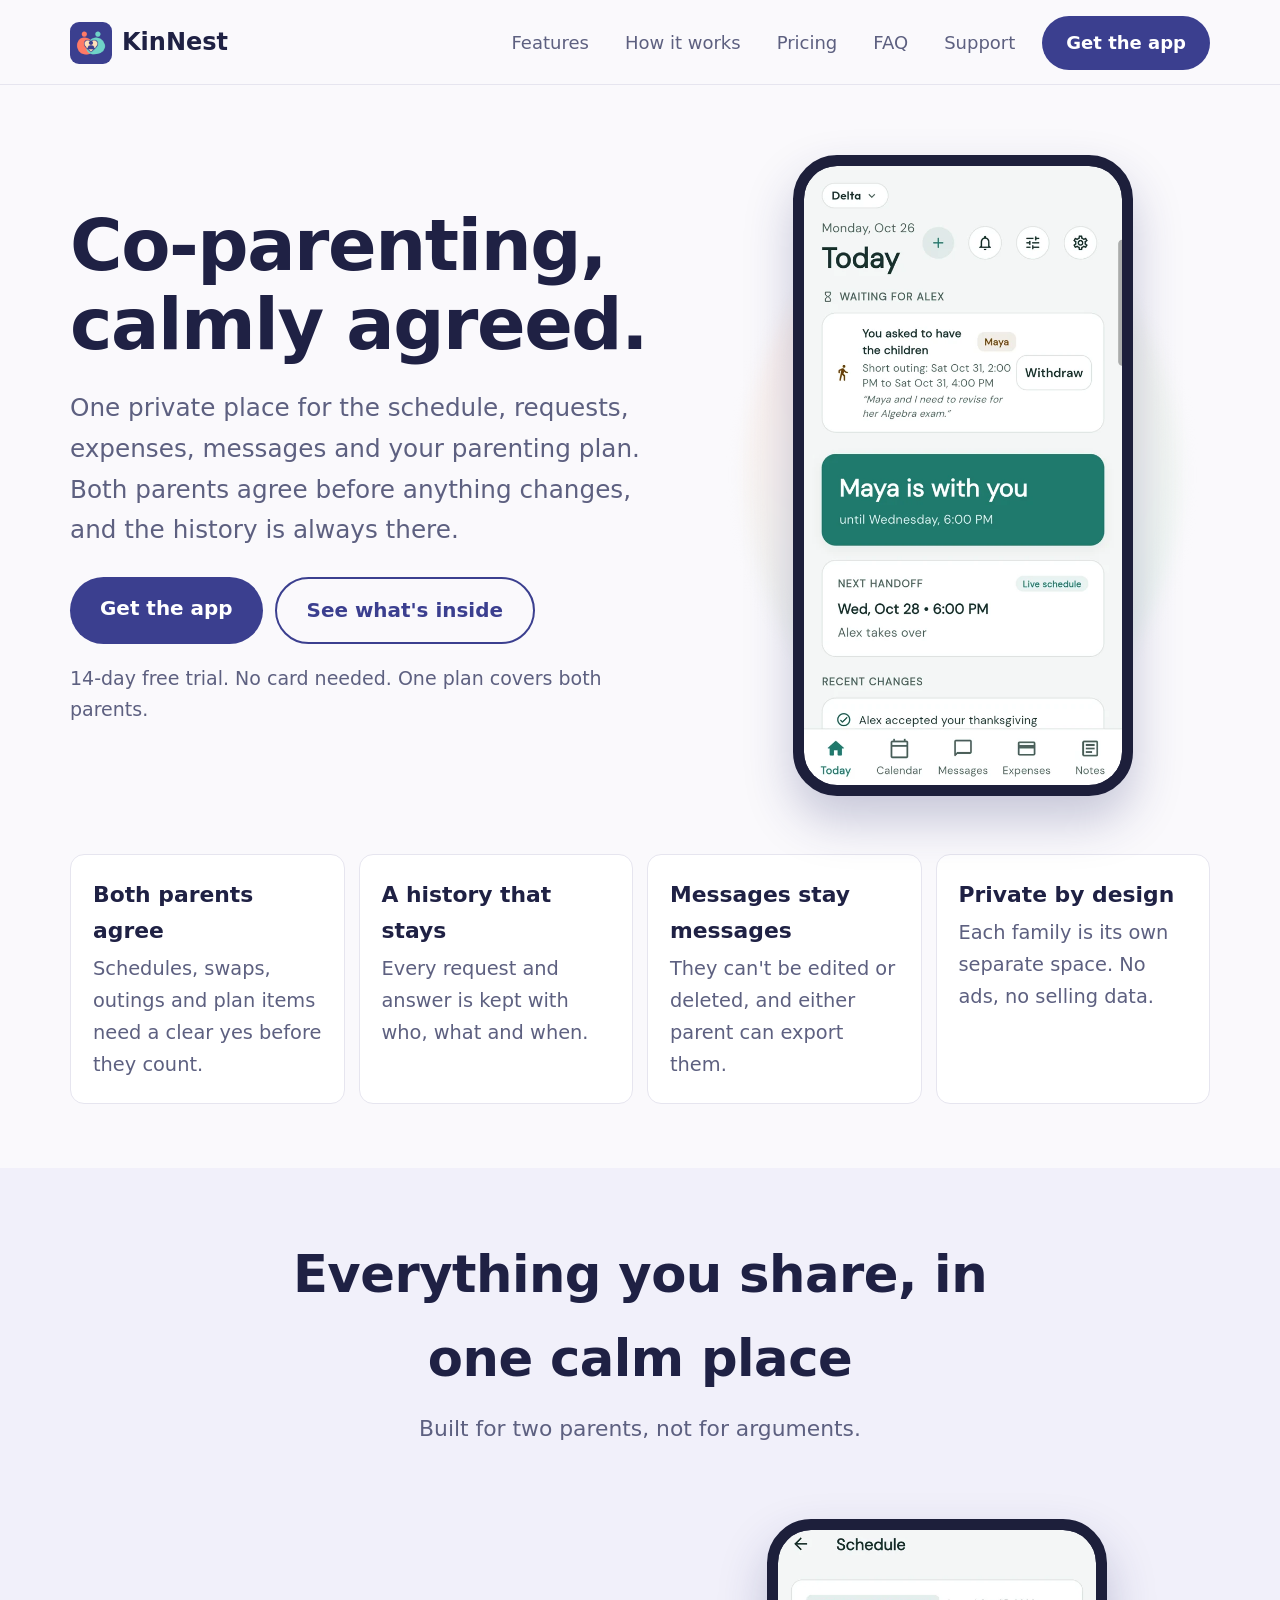
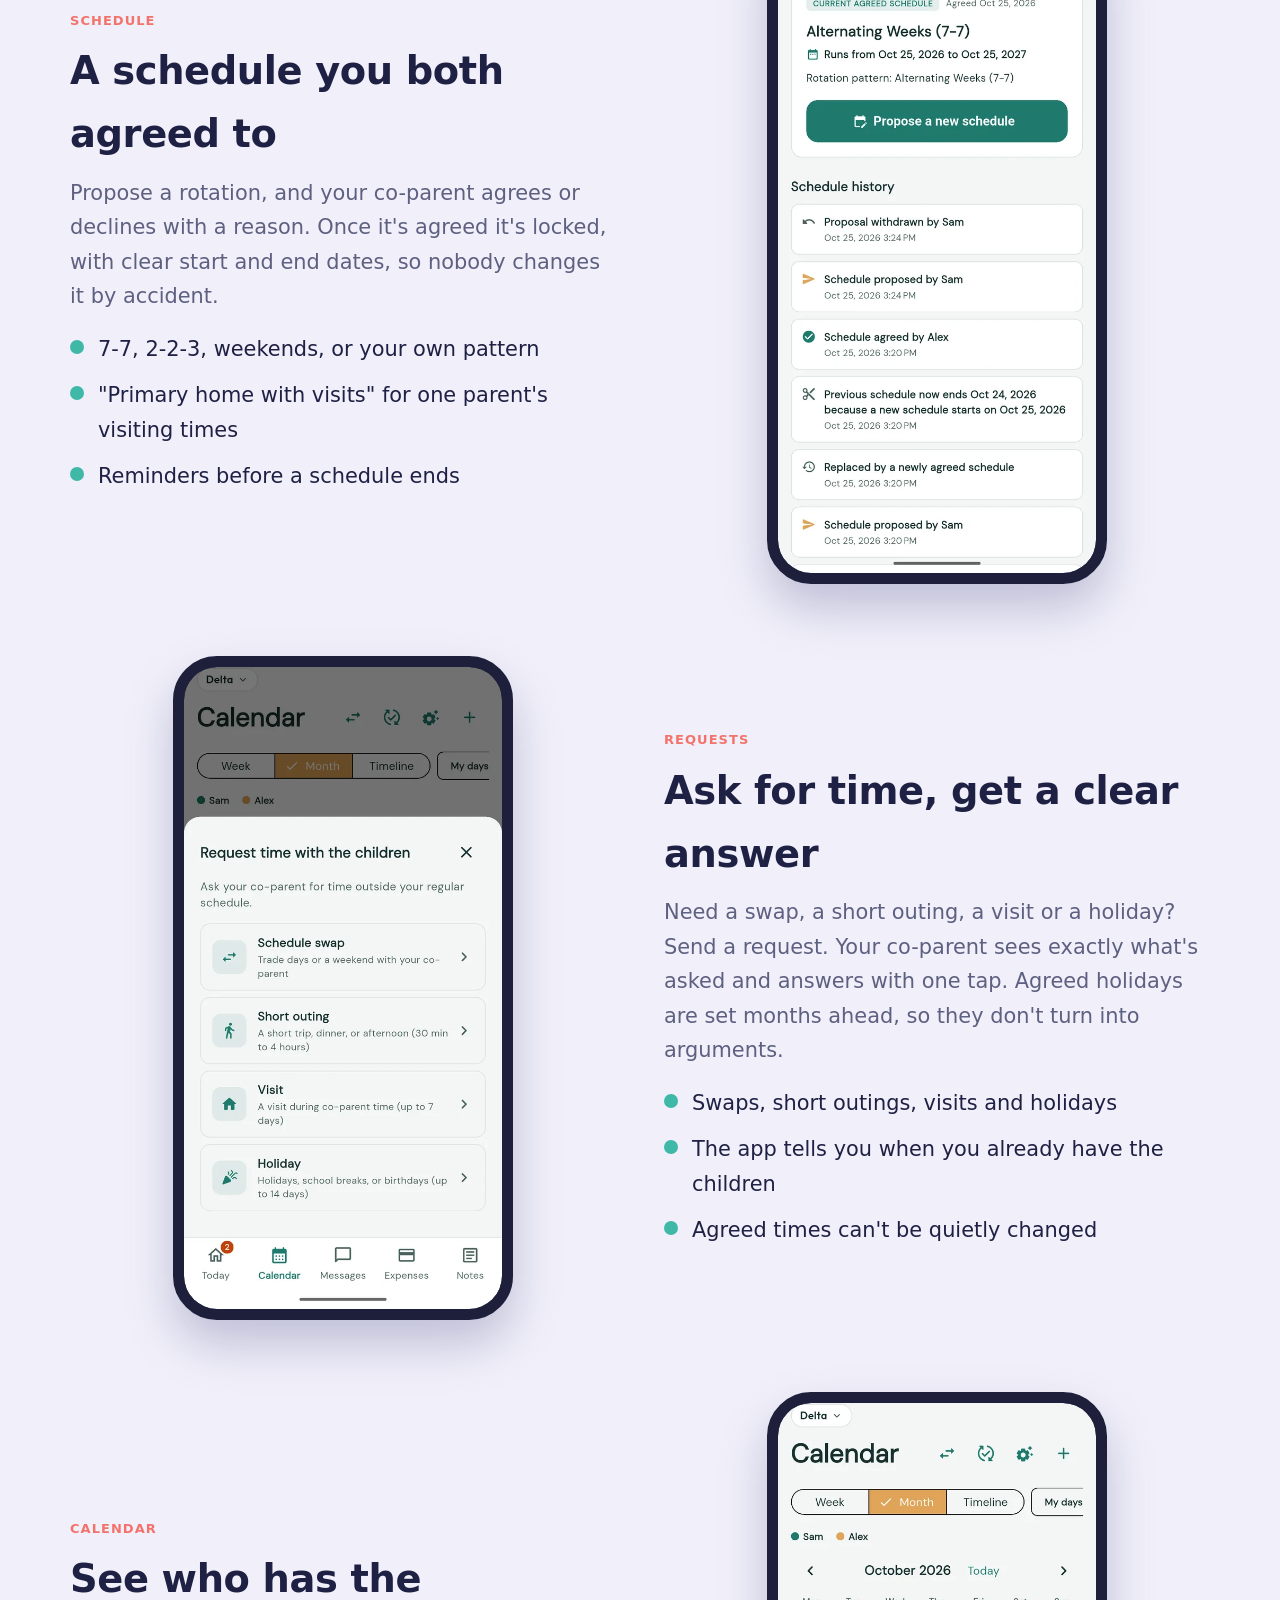
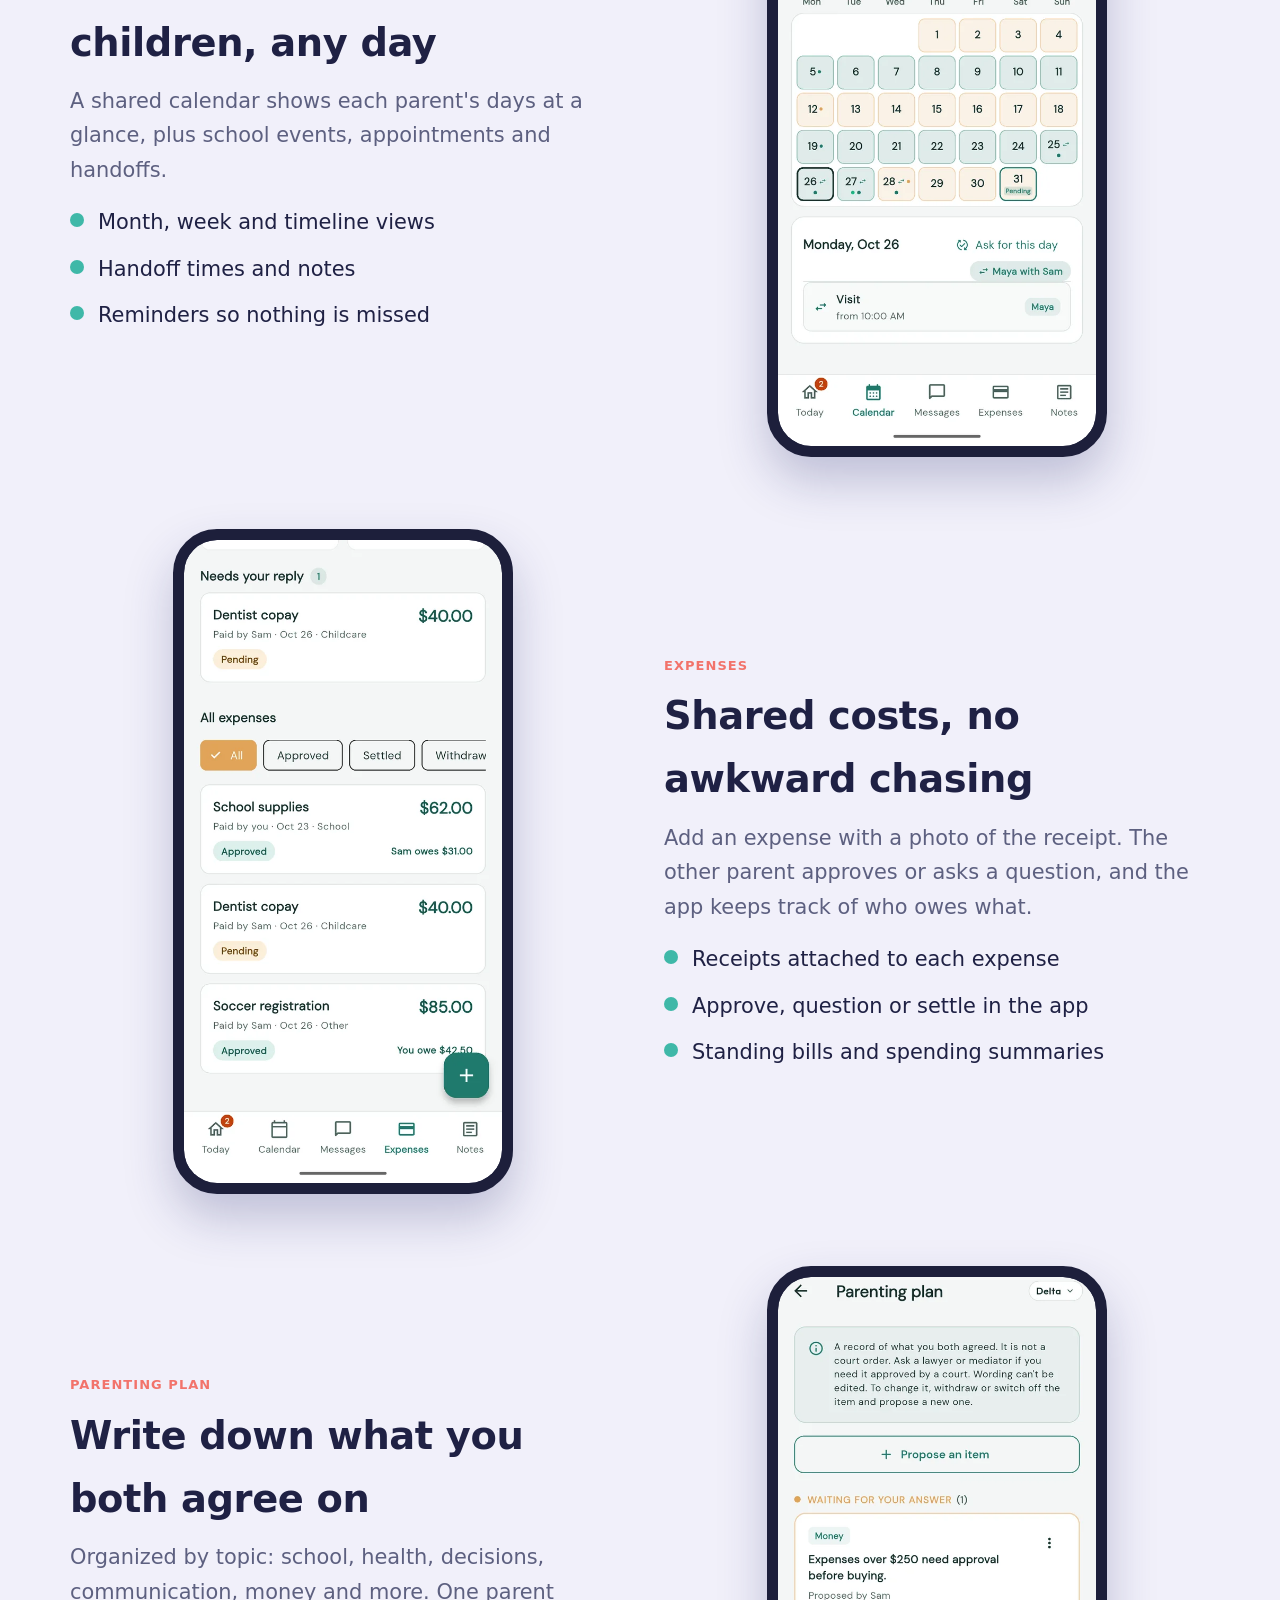
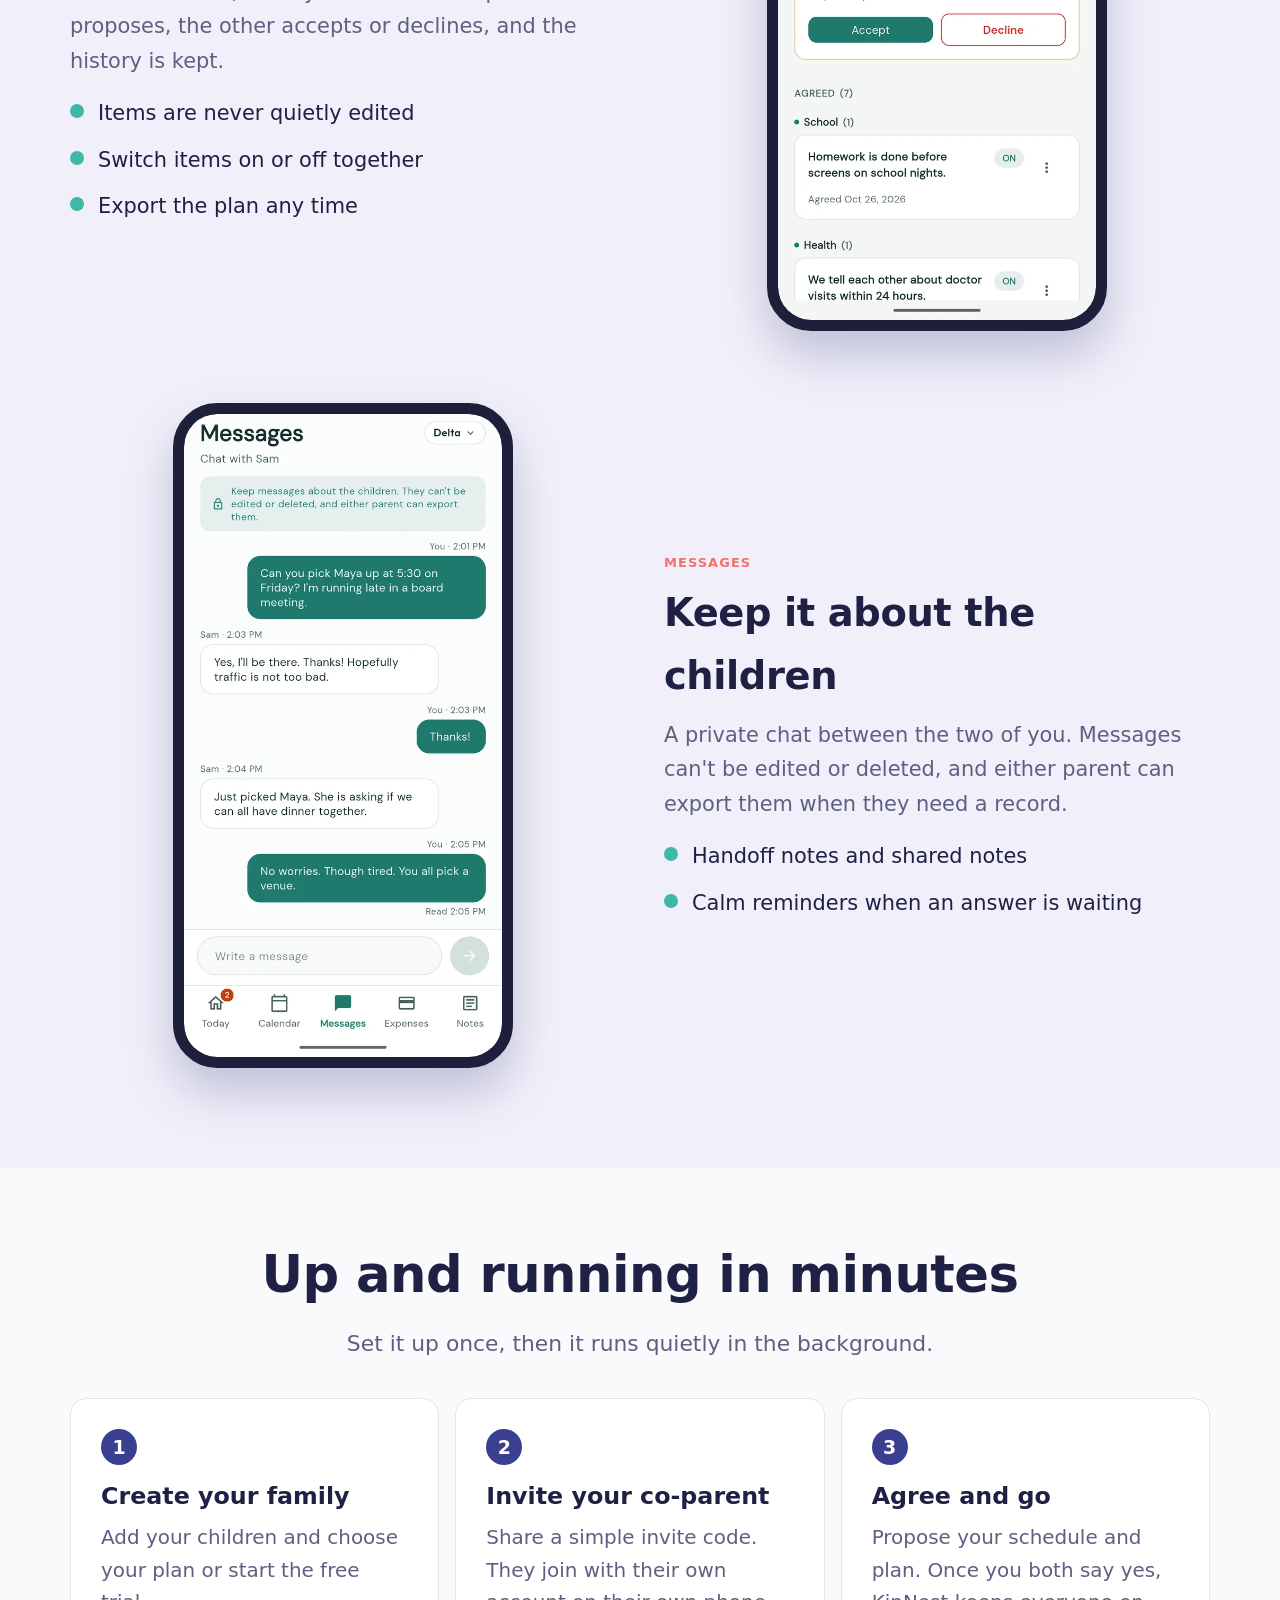
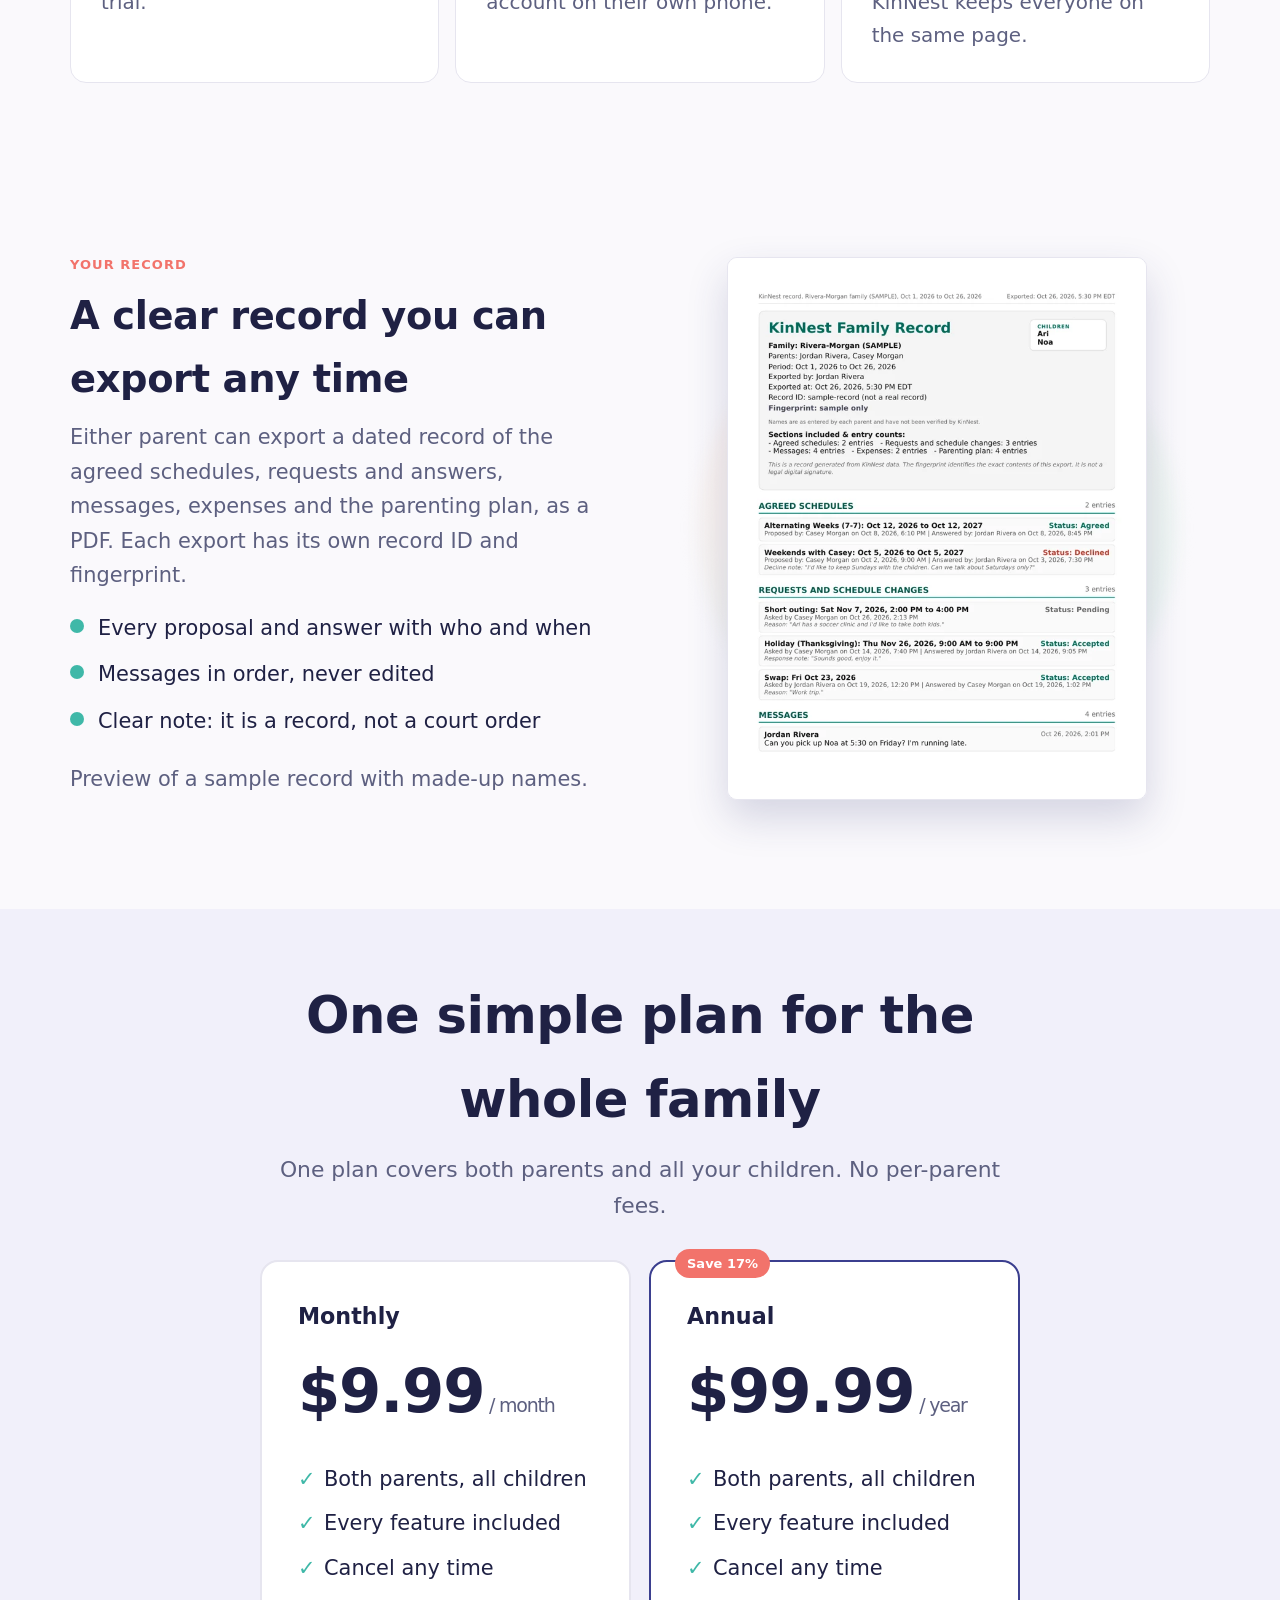
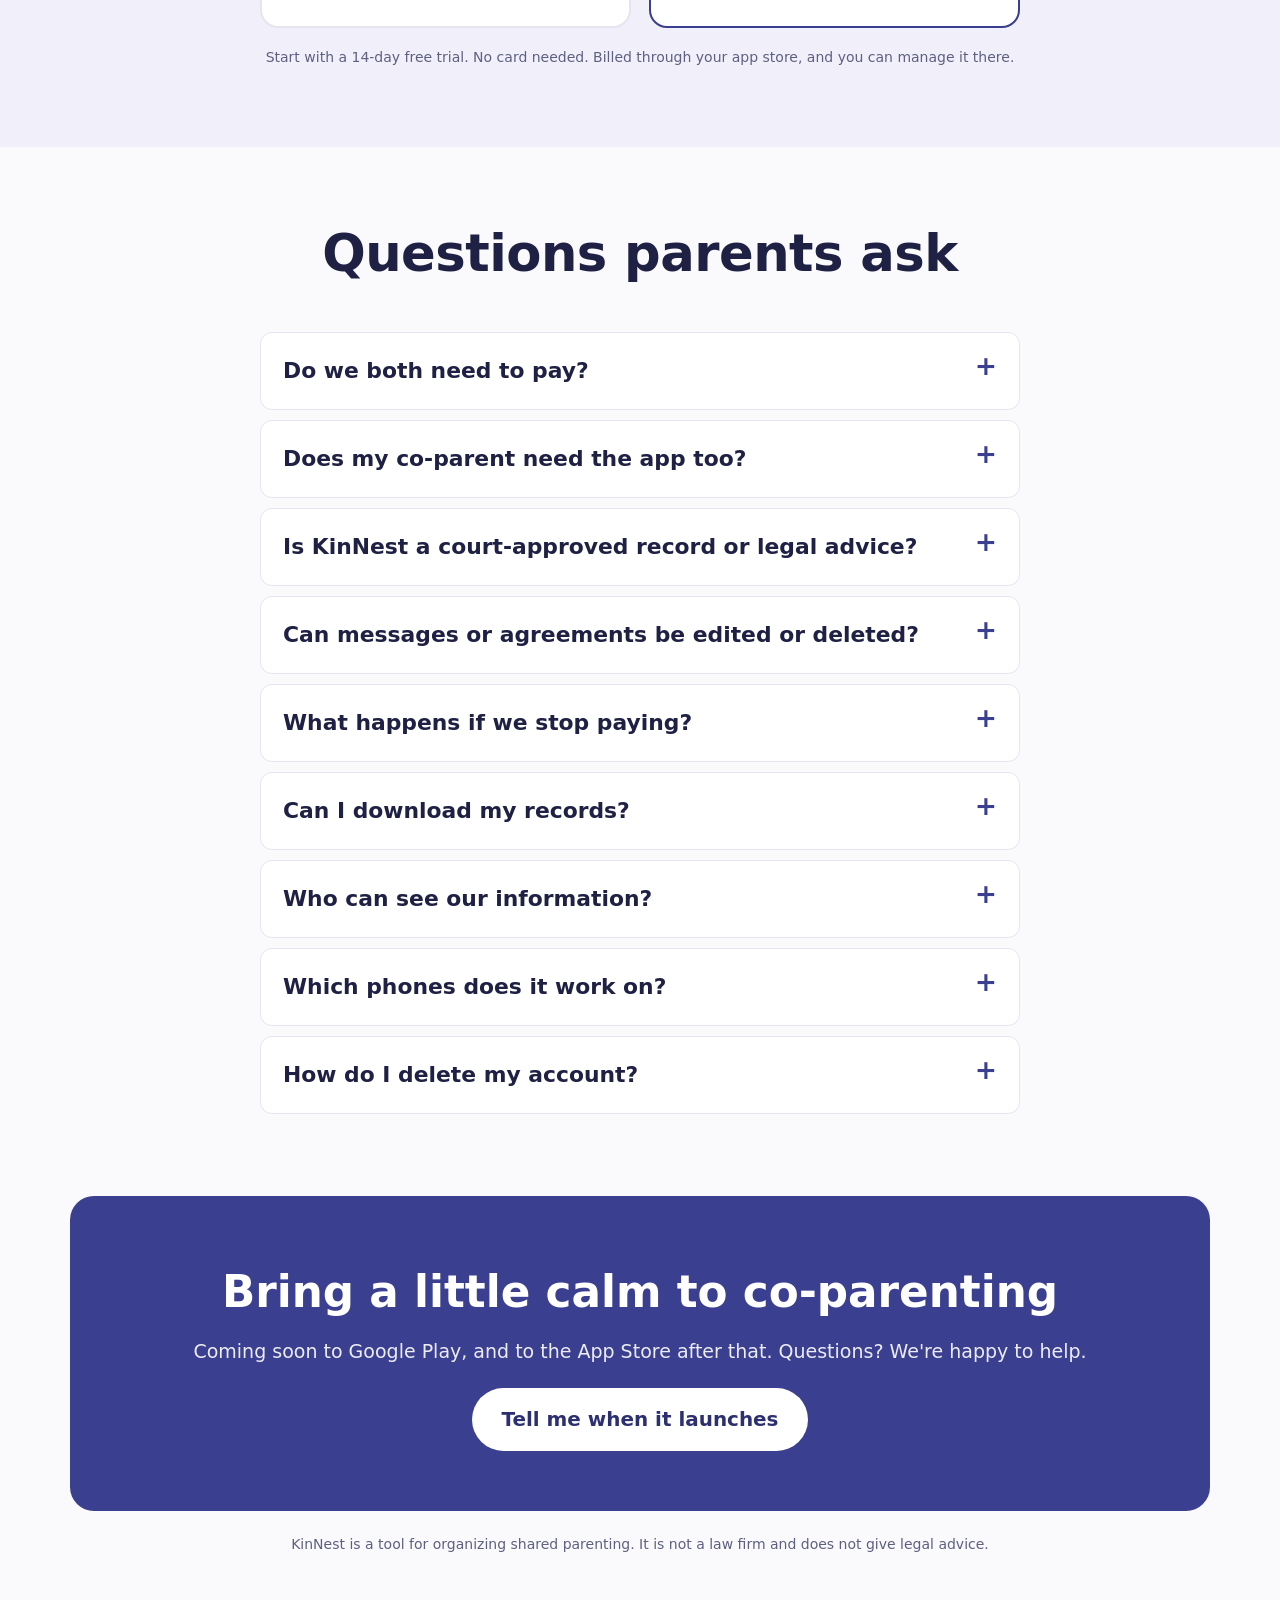
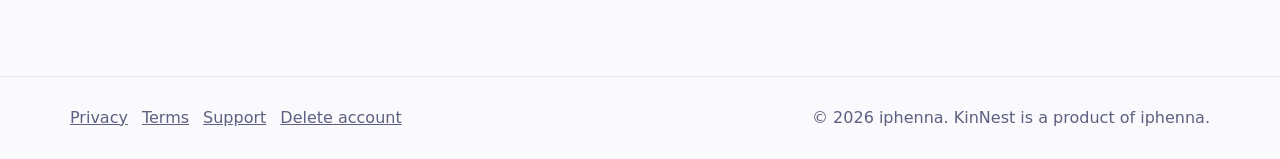
==== commit 8a04c0b6: "Add files via upload" ====
--- a/index.html
+++ b/index.html
@@ -63,7 +63,7 @@
 <section class="band" id="record"><div class="w"><div class="feature"><div class="copy"><span class="kicker">Your record</span><h3>A clear record you can export any time</h3>
 <p>Either parent can export a dated record of the agreed schedules, requests and answers, messages, expenses and the parenting plan, as a PDF. Each export has its own record ID and fingerprint.</p>
 <ul><li>Every proposal and answer with who and when</li><li>Messages in order, never edited</li><li>Clear note: it is a record, not a court order</li></ul>
-<p style="margin-top:18px"><a class="btn alt" href="/assets/KinNest-sample-record.pdf">View a sample record (PDF)</a></p><p class="note">The sample uses made-up names.</p></div>
+<p class="note" style="margin-top:18px">Preview of a sample record with made-up names.</p></div>
 <div class="phone-wrap"><img loading="lazy" src="/assets/shots/sample-record.webp" width="680" height="880" alt="Page one of a sample KinNest family record PDF" style="width:min(420px,88vw);height:auto;border-radius:10px;border:1px solid var(--line);box-shadow:0 18px 40px rgba(44,48,112,.18)"></div></div></div></section>
 
 <section class="band soft" id="pricing"><div class="w"><div class="sec-title"><h2>One simple plan for the whole family</h2><p>One plan covers both parents and all your children. No per-parent fees.</p></div>
--- a/assets/home.css
+++ b/assets/home.css
@@ -76,3 +76,29 @@
 .foot .w{display:flex;flex-wrap:wrap;gap:8px 18px;align-items:center;justify-content:space-between}
 .foot a{color:var(--muted);margin-right:14px}
 .disc{max-width:760px;margin:0 auto;color:var(--muted);font-size:14px;text-align:center}
+/* larger type pass */
+html{font-size:19px}
+body{font-size:1rem;line-height:1.65}
+.w{max-width:1180px}
+.topbar .w{padding-top:16px;padding-bottom:14px}
+.brand{font-size:24px}.brand img{width:42px;height:42px}
+.topbar nav a{font-size:18px;padding:10px 15px}
+.topbar nav a.cta{padding:12px 24px;border-radius:999px}
+.btn{font-size:1.05rem;padding:15px 30px;border-radius:999px}
+.hero2{padding:70px 0 50px}
+.hero2 h1{font-size:clamp(2.6rem,5.6vw,4.2rem);font-weight:700}
+.hero2 .lead{font-size:1.3rem}
+.note{font-size:1rem}
+.phone{width:min(340px,80vw);border-radius:44px;border-width:11px}.phone img{border-radius:33px}
+.trust b{font-size:1.15rem}.trust span{font-size:1.02rem}.trust div{padding:22px}
+.sec-title h2{font-size:clamp(2rem,4vw,2.7rem)}.sec-title p{font-size:1.15rem}
+.feature h3{font-size:clamp(1.8rem,3vw,2.2rem)}.feature p,.feature li{font-size:1.1rem}
+.steps b{font-size:1.25rem}.steps span{font-size:1.05rem}.steps div{padding:30px}
+.plan{padding:36px}.price{font-size:3.2rem}.plan li{font-size:1.1rem}
+details{padding:0 22px}summary{font-size:1.15rem;padding:20px 0}details p{font-size:1.05rem}
+.cta-band{padding:60px 24px}.cta-band h2{font-size:2.3rem}
+.foot{font-size:16px}
+@media(max-width:760px){html{font-size:18px}.topbar nav a:not(.cta):not(:first-child){display:none}}
+.topbar nav a.cta{white-space:nowrap}
+@media(max-width:760px){.topbar nav a:not(.cta){display:none}.topbar nav a.cta{padding:10px 18px;font-size:17px}.brand{font-size:22px}.brand img{width:38px;height:38px}}
+@media(max-width:860px){.hero2 .phone-wrap{order:0;margin-top:18px}}
